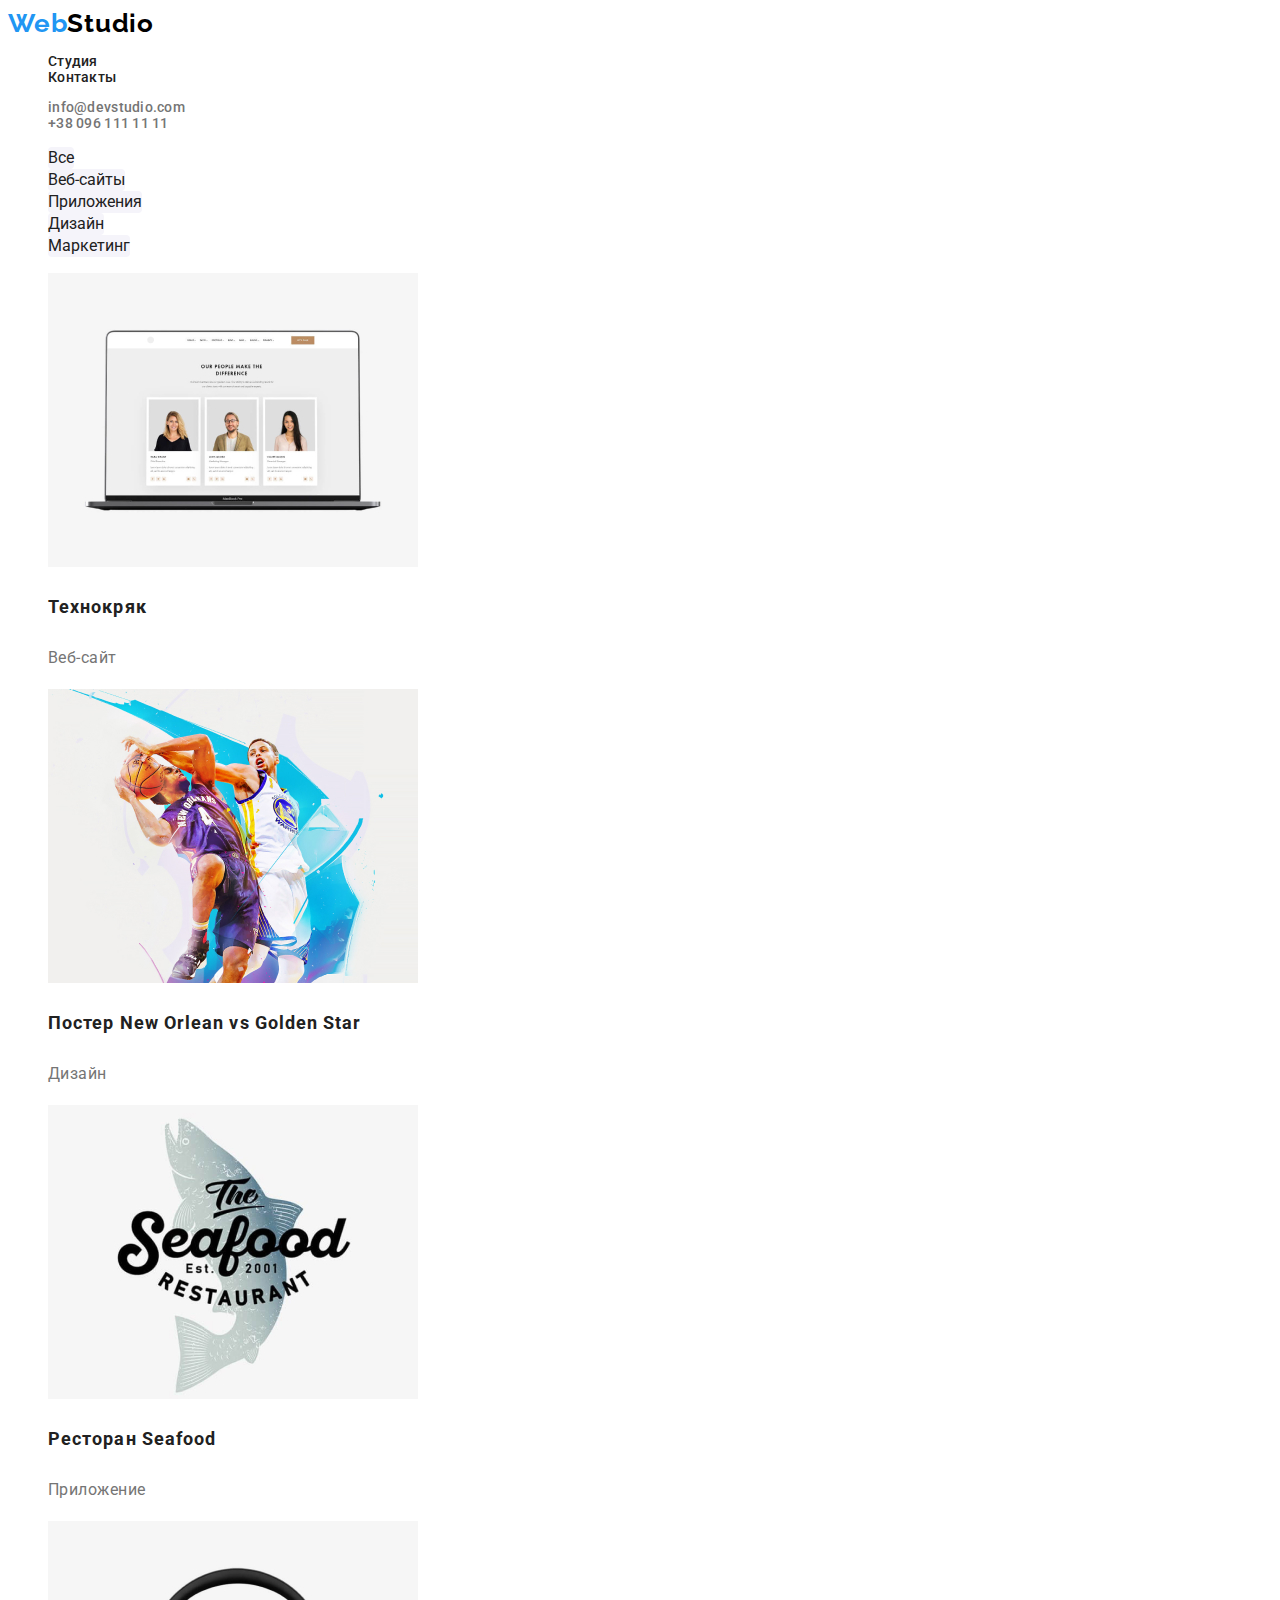
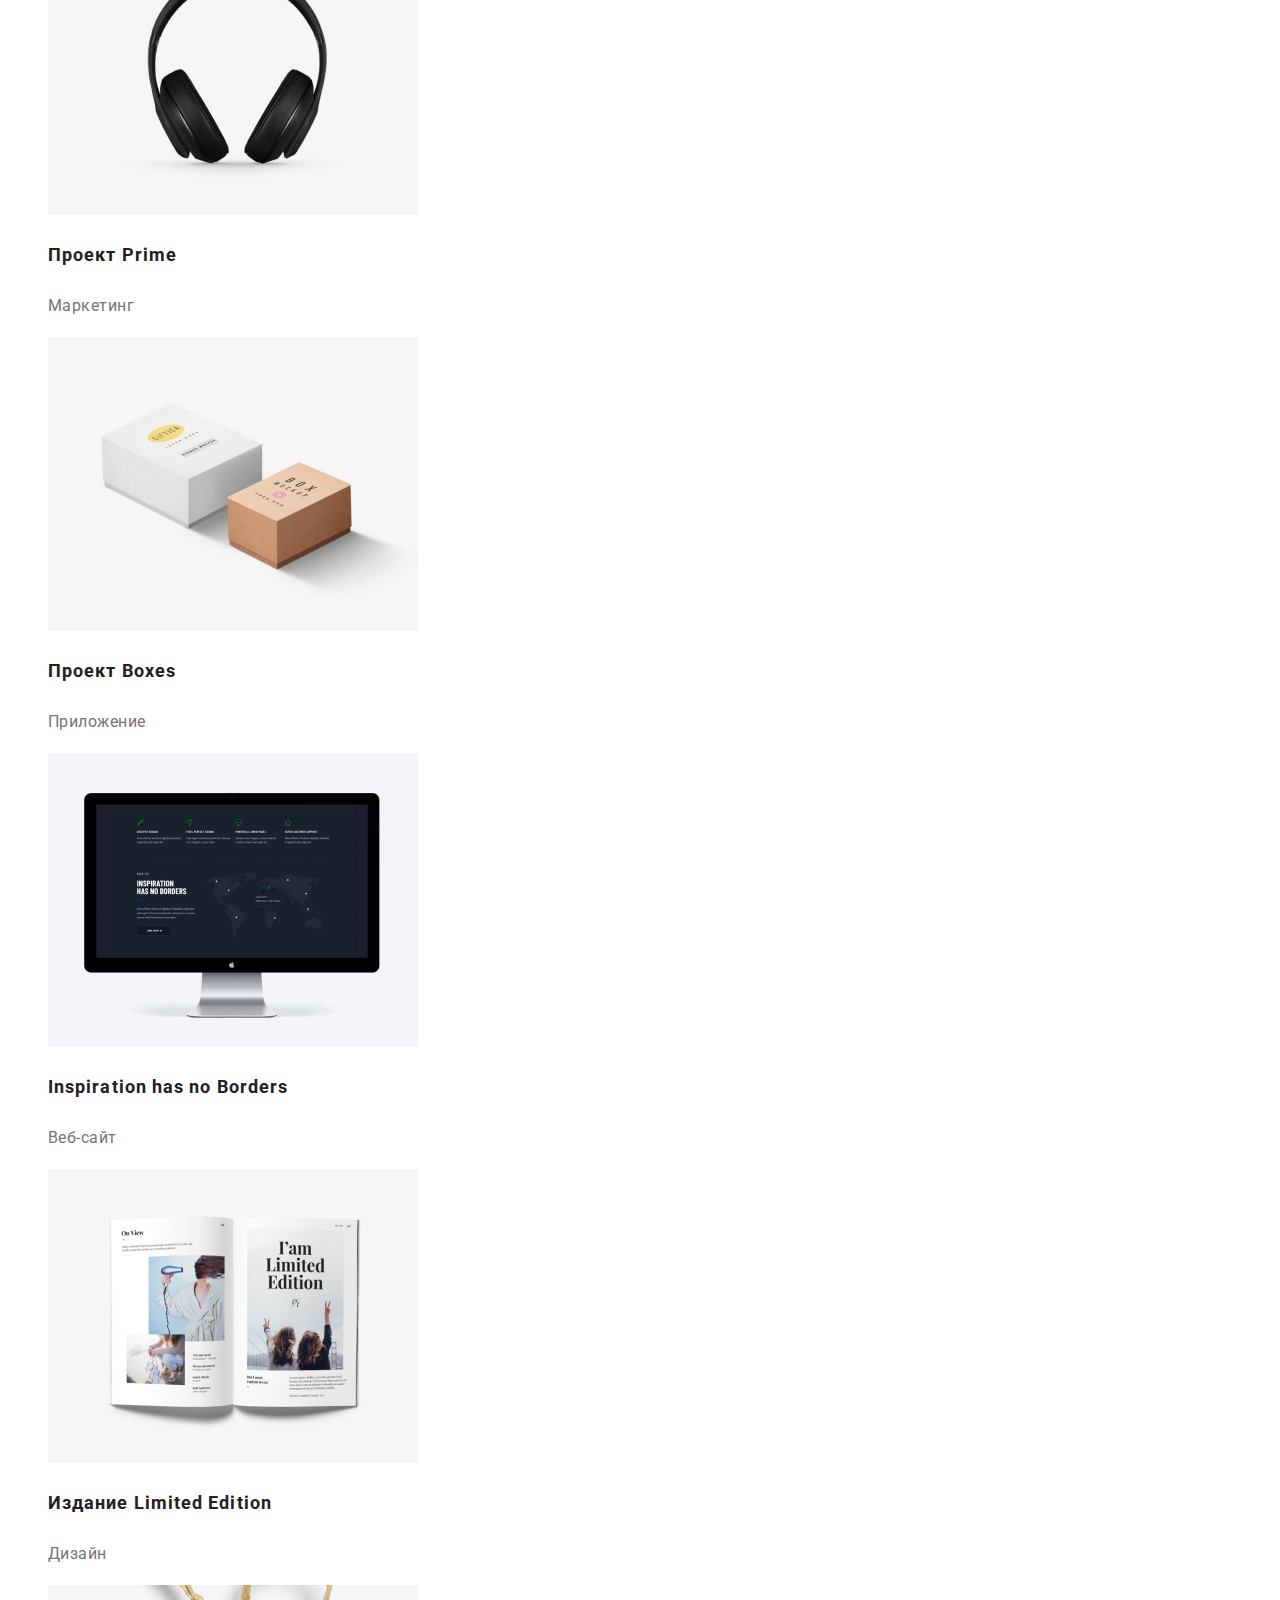
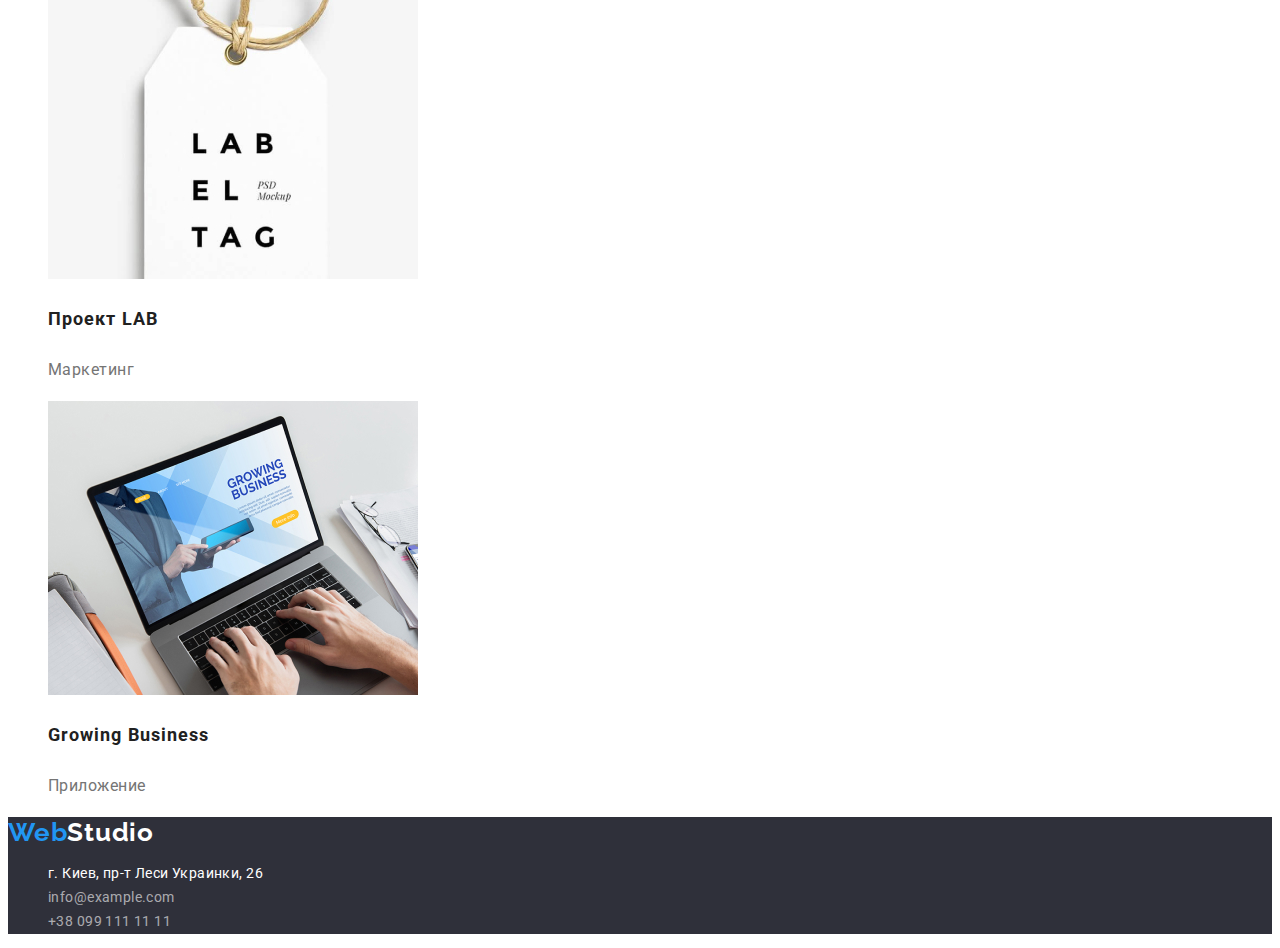
==== portfolio.html @ 05603e19 "test" ====
<!DOCTYPE html>
<html lang="en">
<head>
    <meta charset="UTF-8">
    <meta http-equiv="X-UA-Compatible" content="IE=edge">
    <meta name="viewport" content="width=device-width, initial-scale=1.0">
    <title>Portfolio</title>
    <link href="https://fonts.googleapis.com/css2?family=Raleway:wght@700&family=Roboto:wght@400;500;700;900&display=swap" rel="stylesheet"/>
    <link rel="stylesheet" href="css/styles.css"/>
  </head>

    <body>
        <header class="header">
        <a href="index.html" class="logo" lang="en" title="WebStudio"><span class="accent">Web</span>Studio</a>
        <nav>
            <div class="menu-container">
                <ul class="menu-list">
                    <li class="menu-item">
                    <a href="index.html" class="menu-list-item-link">Студия</a>
                    </li>
                    <li class="menu-item">
                    <a href="#" class="menu-list-item-link current"></a>
                    </li>
                    <li class="menu-item">
                    <a href="#" class="menu-list-item-link">Контакты</a>
                    </li>
                </ul>
            </div>
        </nav>

        <div class="top-contacts-container">
            <ul class="top-contacts-list">
                <li class="top-contacts-item">
                    <a href="mailto:info@devstudio.com" class="top-contacts-item-link">info@devstudio.com</a>
                </li>
                <li class="top-contacts-item">
                    <a href="tel:+380961111111" class="top-contacts-item-link">+38 096 111 11 11</a>
                </li>
            </ul>
        </div>
        </header>
        <main>
        <section class="portfolio">
            <div class="filters-container">
            <ul class="filters-list">
                <li class="filters-item">
                <button class="filters-button" type="button">Все</button>
                </li>
                <li class="filters-item">
                <button class="filters-button" type="button">Веб-сайты</button>
                </li>
                <li class="filters-item">
                <button class="filters-button" type="button">Приложения</button>
                </li>
                <li class="filters-item">
                <button class="filters-button" type="button">Дизайн</button>
                </li>
                <li class="filters-item">
                <button class="filters-button" type="button">Маркетинг</button>
                </li>
            </ul>
                </div>

                <div class="project-container">
                <ul class="project-list">
                    <li class="project-item">
                    <img src="./images/img.jpg" alt="project" width="370" height="294"/>
                    <div>
                        <h3 class="name-project-item">Технокряк</h3>
                        <p class="project-category">Веб-сайт</p>
                    </div>
                    </li>
                    <li class="project-item">
                    <img src="./images/img1.jpg" alt="project1" width="370" height="294"/>
                    <div>
                        <h3 class="name-project-item">Постер New Orlean vs Golden Star</h3>
                        <p class="project-category">Дизайн</p>
                    </div>
                    </li>
                    <li class="project-item">
                    <img src="./images/img2.jpg" alt="project2" width="370" height="294"/>
                    <div>
                        <h3 class="name-project-item">Ресторан Seafood</h3>
                        <p class="project-category">Приложение</p>
                    </div>
                    </li>
                    <li class="project-item">
                    <img src="./images/img3.jpg" alt="project3" width="370" height="294"/>
                    <div>
                        <h3 class="name-project-item">Проект Prime</h3>
                        <p class="project-category">Маркетинг</p>
                    </div>
                    </li>
                    <li class="project-item">
                    <img src="./images/img4.jpg" alt="project4" width="370" height="294"/>
                    <div>
                        <h3 class="name-project-item">Проект Boxes</h3>
                        <p class="project-category">Приложение</p>
                    </div>
                    </li>
                    <li class="project-item">
                    <img src="./images/img5.jpg" alt="project5" width="370" height="294"/>
                    <div>
                        <h3 class="name-project-item">Inspiration has no Borders</h3>
                        <p class="project-category">Веб-сайт</p>
                    </div>
                    </li>
                    <li class="project-item">
                    <img src="./images/img6.jpg" alt="project6" width="370" height="294"/>
                    <div>
                        <h3 class="name-project-item">Издание Limited Edition</h3>
                        <p class="project-category">Дизайн</p>
                    </div>
                    </li>
                    <li class="project-item">
                    <img src="./images/img7.jpg" alt="project7" width="370" height="294"/>
                    <div>
                        <h3 class="name-project-item">Проект LAB</h3>
                        <p class="project-category">Маркетинг</p>
                    </div>
                    </li>
                    <li class="project-item">
                    <img
                        src="./images/img8.jpg" alt="project8" width="370" height="294"/>
                    <div>
                        <h3 class="name-project-item">Growing Business</h3>
                        <p class="project-category">Приложение</p>
                    </div>
                    </li>
                </ul>
            </div>
        </section>
        </main>

        <footer class="footer">
        <a href="index.html" class="logo" lang="en">
            <span class="accent">Web</span>Studio</a>
        <address class="address">
            <ul class="address-footer-list">
            <li><a href="#" class="address-link-place">г. Киев, пр-т Леси Украинки, 26</a></li>                
            <li><a href="#" class="address-link-mail">info@example.com</a></li>
            <li><a href="#" class="address-link-phone">+38 099 111 11 11</a></li>
        </address>
        </footer>
    </body>
</html>
---- css/styles.css ----
:root {
  --title-color: #212121;
  --text-color: #757575;
  --white-color: #ffffff;
  --primary-color: #2196f3;
  --black-color: #000000;
  --footer-link: #ffffff99;
  --section-bg: #f5f4fa;
  --footer-bg: #2f303a;
}
/* !CSS Custom Properties (переменные) */

/* *ОТМЕНА СТИЛЕЙ ПО УМОЛЧАНИЮ */
ul {
  list-style: none;
}

a {
  text-decoration: none;
}

.address-footer-list {
  font-style: normal;
}

.hero-button,
.filters-button {
  padding: 0;
  border: none;
  font: inherit;
  color: inherit;
  background-color: transparent;
}
/* *ОТМЕНА СТИЛЕЙ ПО УМОЛЧАНИЮ */

body {
  font-family: Roboto,Raleway, sans-serif;
  font-style: normal;
  color: var(--title-color);
}

.menu-list-item-link {
  color: var(--title-color);
}

.top-contacts-item-link {
  color: var(--text-color);
}

.header {
  background-color: var(--white-color);
}

.home {
  color: var(--white-color);
  background-color: var(--footer-bg);
}

.footer {
  background-color: var(--footer-bg);
}

/* ? header */
.header .accent {
  color: var(--primary-color);
}
.header .logo {
  color: var(--black-color);
}

.menu-list .menu-item :hover,
.menu-list .menu-item :focus {
  color: var(--primary-color);
}

.top-contacts-list .top-contacts-item :hover,
.top-contacts-list .top-contacts-item :focus {
  color: var(--primary-color);
}

.current {
  color: var(--primary-color);
}
/* ? header */

/* ? maine */
.home-button,
.filters-button {
  cursor: pointer;
}

.hero-title,
.features-subtitle {
  text-transform: uppercase;
}

.home-button {
  background-color: var(--primary-color);
  border: none;
  border-radius: 4px;
}

.features-container,
.we-doing-container {
  background-color: var(--white-color);
}

.team-container {
  background-color: var(--section-bg);
}
/* ? maine */

/* ? footer */
.footer .accent {
  color: var(--primary-color);
}
.footer .logo {
  color: var(--white-color);
}

.address-link-place {
  color: var(--white-color);
}
.address-link-mail,
.address-link-phone {
  color: var(--footer-link);
}

.address-footer-list :hover,
.address-footer-list :focus {
  color: var(--primary-color);
}
/* ? footer */

/* TODO portfolio.html */
/* ? main */
.filters-item :hover,
.filters-item :focus {
  background-color: var(--primary-color);
  color: var(--white-color);
}
/* ? main */
/* TODO portfolio.html */

/* ? fonts */
.logo {
  font-family: Raleway;
  font-style: normal;
  font-weight: bold;
  font-size: 26px;
  line-height: 1.192;
  letter-spacing: 0.03em;
}

.menu-container,
.top-contacts-container {
  font-weight: 500;
  font-size: 14px;
  line-height: 1.142;
  letter-spacing: 0.02em;
}

.home-title {
  font-family: Roboto;
  font-style: normal;
  font-weight: 900;
  font-size: 44px;
  line-height: 1.363;
  letter-spacing: 0.06em;
}

.home-button {
  font-family: Roboto;
  font-style: normal;
  font-weight: bold;
  font-size: 16px;
  line-height: 1.875;
  letter-spacing: 0.06em;
}

.features-subtitle {
  font-weight: bold;
  font-size: 14px;
  line-height: 2.142;
  letter-spacing: 0.03em;
}

.features-text,
.address {
  font-size: 14px;
  line-height: 1.714;
  letter-spacing: 0.03em;
}

.we-doing-subtitle,
.team-subtitle {
  font-weight: bold;
  font-size: 36px;
  letter-spacing: 0.03em;
}

.team-field-subtitle,
.team-field-text {
  font-size: 16px;
  letter-spacing: 0.03em;
}

.team-field-text {
  color: var(--text-color);
}

/* TODO portfolio.html */
.filters-list {
  font-size: 16px;
  line-height: 1.375;
  letter-spacing: 0.03em;
}

.name-project-item {
  font-weight: bold;
  font-size: 18px;
  line-height: 2;
  letter-spacing: 0.06em;
}

.project-category {
  font-size: 16px;
  line-height: 1.875;
  letter-spacing: 0.03em;
  color: var(--text-color);
}
/* ? fonts */

.filters-button {
  background-color: var(--section-bg);
  border: none;
  border-radius: 4px;
}
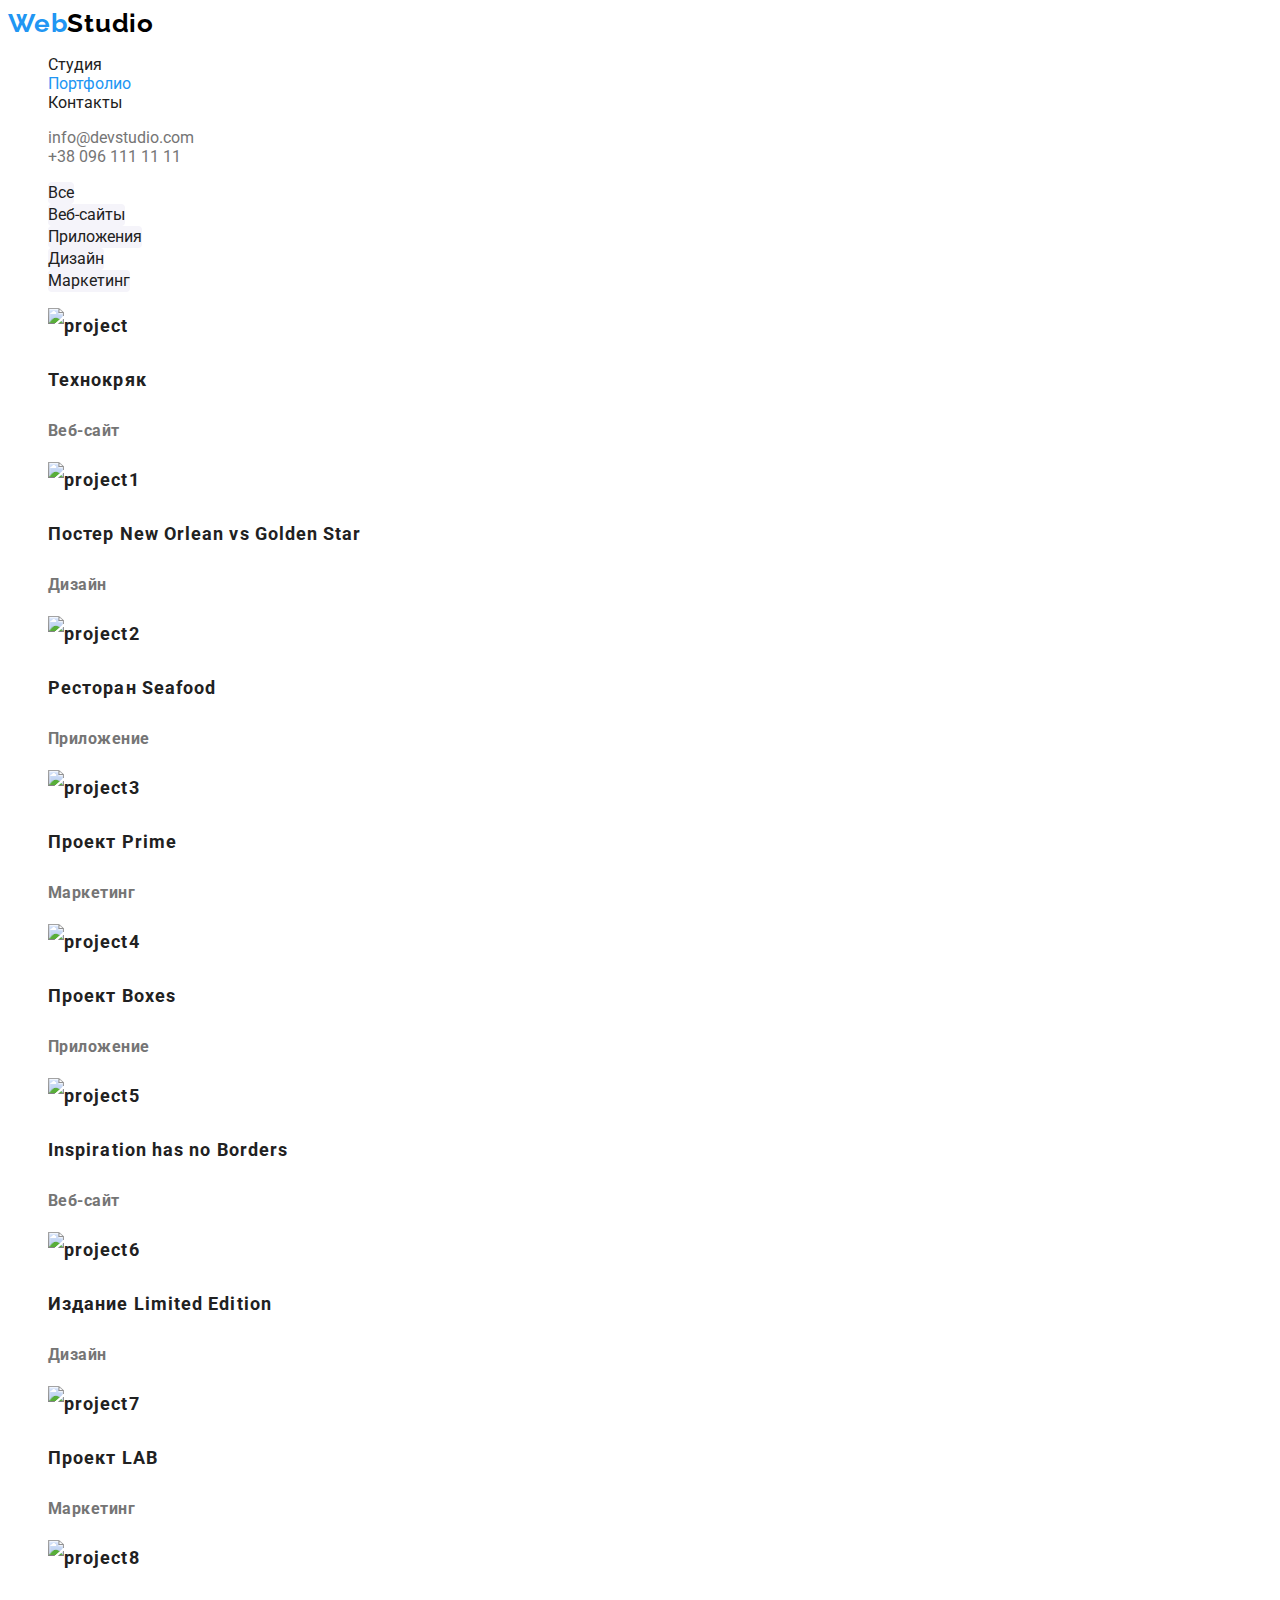
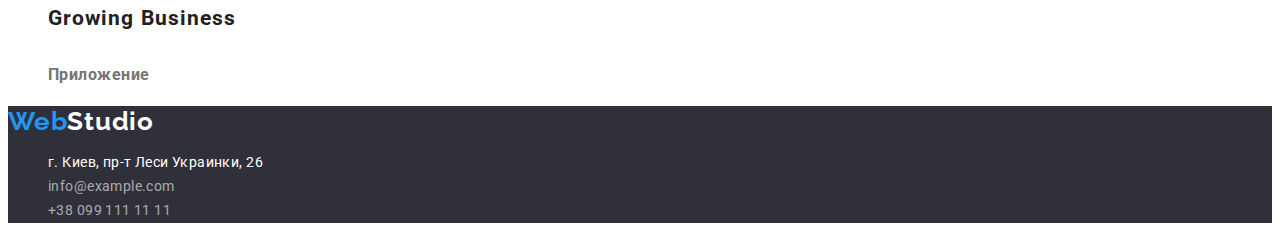
==== commit 93713b16: "test" ====
--- a/portfolio.html
+++ b/portfolio.html
@@ -1,34 +1,37 @@
 <!DOCTYPE html>
 <html lang="en">
+
 <head>
     <meta charset="UTF-8">
     <meta http-equiv="X-UA-Compatible" content="IE=edge">
     <meta name="viewport" content="width=device-width, initial-scale=1.0">
     <title>Portfolio</title>
-    <link href="https://fonts.googleapis.com/css2?family=Raleway:wght@700&family=Roboto:wght@400;500;700;900&display=swap" rel="stylesheet"/>
-    <link rel="stylesheet" href="css/styles.css"/>
-  </head>
+    <link
+        href="https://fonts.googleapis.com/css2?family=Raleway:wght@700&family=Roboto:wght@400;500;700;900&display=swap"
+        rel="stylesheet" />
+    <link rel="stylesheet" href="css/styles.css" />
+</head>
 
-    <body>
-        <header class="header">
+<body>
+    <header class="header">
         <a href="index.html" class="logo" lang="en" title="WebStudio"><span class="accent">Web</span>Studio</a>
         <nav>
-            <div class="menu-container">
+            <div class="container">
                 <ul class="menu-list">
                     <li class="menu-item">
-                    <a href="index.html" class="menu-list-item-link">Студия</a>
+                        <a href="index.html" class="menu-list-item-link">Студия</a>
                     </li>
                     <li class="menu-item">
-                    <a href="#" class="menu-list-item-link current"></a>
+                        <a href="#" class="menu-list-item-link current">Портфолио</a>
                     </li>
                     <li class="menu-item">
-                    <a href="#" class="menu-list-item-link">Контакты</a>
+                        <a href="#" class="menu-list-item-link">Контакты</a>
                     </li>
                 </ul>
             </div>
         </nav>
 
-        <div class="top-contacts-container">
+        <div class="container">
             <ul class="top-contacts-list">
                 <li class="top-contacts-item">
                     <a href="mailto:info@devstudio.com" class="top-contacts-item-link">info@devstudio.com</a>
@@ -38,109 +41,109 @@
                 </li>
             </ul>
         </div>
-        </header>
-        <main>
+    </header>
+    <main>
         <section class="portfolio">
             <div class="filters-container">
-            <ul class="filters-list">
-                <li class="filters-item">
-                <button class="filters-button" type="button">Все</button>
-                </li>
-                <li class="filters-item">
-                <button class="filters-button" type="button">Веб-сайты</button>
-                </li>
-                <li class="filters-item">
-                <button class="filters-button" type="button">Приложения</button>
-                </li>
-                <li class="filters-item">
-                <button class="filters-button" type="button">Дизайн</button>
-                </li>
-                <li class="filters-item">
-                <button class="filters-button" type="button">Маркетинг</button>
-                </li>
-            </ul>
-                </div>
+                <ul class="filters-list">
+                    <li class="filters-item">
+                        <button class="filters-button" type="button">Все</button>
+                    </li>
+                    <li class="filters-item">
+                        <button class="filters-button" type="button">Веб-сайты</button>
+                    </li>
+                    <li class="filters-item">
+                        <button class="filters-button" type="button">Приложения</button>
+                    </li>
+                    <li class="filters-item">
+                        <button class="filters-button" type="button">Дизайн</button>
+                    </li>
+                    <li class="filters-item">
+                        <button class="filters-button" type="button">Маркетинг</button>
+                    </li>
+                </ul>
+            </div>
 
-                <div class="project-container">
+            <div class="container">
                 <ul class="project-list">
                     <li class="project-item">
-                    <img src="./images/img.jpg" alt="project" width="370" height="294"/>
-                    <div>
-                        <h3 class="name-project-item">Технокряк</h3>
-                        <p class="project-category">Веб-сайт</p>
-                    </div>
+                        <img src="./images/img.jpg" alt="project" width="370" height="294" />
+                        <div>
+                            <h3 class="project-item">Технокряк</h3>
+                            <p class="project-category">Веб-сайт</p>
+                        </div>
                     </li>
                     <li class="project-item">
-                    <img src="./images/img1.jpg" alt="project1" width="370" height="294"/>
-                    <div>
-                        <h3 class="name-project-item">Постер New Orlean vs Golden Star</h3>
-                        <p class="project-category">Дизайн</p>
-                    </div>
+                        <img src="./images/img1.jpg" alt="project1" width="370" height="294" />
+                        <div>
+                            <h3 class="project-item">Постер New Orlean vs Golden Star</h3>
+                            <p class="project-category">Дизайн</p>
+                        </div>
                     </li>
                     <li class="project-item">
-                    <img src="./images/img2.jpg" alt="project2" width="370" height="294"/>
-                    <div>
-                        <h3 class="name-project-item">Ресторан Seafood</h3>
-                        <p class="project-category">Приложение</p>
-                    </div>
+                        <img src="./images/img2.jpg" alt="project2" width="370" height="294" />
+                        <div>
+                            <h3 class="project-item">Ресторан Seafood</h3>
+                            <p class="project-category">Приложение</p>
+                        </div>
                     </li>
                     <li class="project-item">
-                    <img src="./images/img3.jpg" alt="project3" width="370" height="294"/>
-                    <div>
-                        <h3 class="name-project-item">Проект Prime</h3>
-                        <p class="project-category">Маркетинг</p>
-                    </div>
+                        <img src="./images/img3.jpg" alt="project3" width="370" height="294" />
+                        <div>
+                            <h3 class="project-item">Проект Prime</h3>
+                            <p class="project-category">Маркетинг</p>
+                        </div>
                     </li>
                     <li class="project-item">
-                    <img src="./images/img4.jpg" alt="project4" width="370" height="294"/>
-                    <div>
-                        <h3 class="name-project-item">Проект Boxes</h3>
-                        <p class="project-category">Приложение</p>
-                    </div>
+                        <img src="./images/img4.jpg" alt="project4" width="370" height="294" />
+                        <div>
+                            <h3 class="project-item">Проект Boxes</h3>
+                            <p class="project-category">Приложение</p>
+                        </div>
                     </li>
                     <li class="project-item">
-                    <img src="./images/img5.jpg" alt="project5" width="370" height="294"/>
-                    <div>
-                        <h3 class="name-project-item">Inspiration has no Borders</h3>
-                        <p class="project-category">Веб-сайт</p>
-                    </div>
+                        <img src="./images/img5.jpg" alt="project5" width="370" height="294" />
+                        <div>
+                            <h3 class="project-item">Inspiration has no Borders</h3>
+                            <p class="project-category">Веб-сайт</p>
+                        </div>
                     </li>
                     <li class="project-item">
-                    <img src="./images/img6.jpg" alt="project6" width="370" height="294"/>
-                    <div>
-                        <h3 class="name-project-item">Издание Limited Edition</h3>
-                        <p class="project-category">Дизайн</p>
-                    </div>
+                        <img src="./images/img6.jpg" alt="project6" width="370" height="294" />
+                        <div>
+                            <h3 class="project-item">Издание Limited Edition</h3>
+                            <p class="project-category">Дизайн</p>
+                        </div>
                     </li>
                     <li class="project-item">
-                    <img src="./images/img7.jpg" alt="project7" width="370" height="294"/>
-                    <div>
-                        <h3 class="name-project-item">Проект LAB</h3>
-                        <p class="project-category">Маркетинг</p>
-                    </div>
+                        <img src="./images/img7.jpg" alt="project7" width="370" height="294" />
+                        <div>
+                            <h3 class="project-item">Проект LAB</h3>
+                            <p class="project-category">Маркетинг</p>
+                        </div>
                     </li>
                     <li class="project-item">
-                    <img
-                        src="./images/img8.jpg" alt="project8" width="370" height="294"/>
-                    <div>
-                        <h3 class="name-project-item">Growing Business</h3>
-                        <p class="project-category">Приложение</p>
-                    </div>
+                        <img src="./images/img8.jpg" alt="project8" width="370" height="294" />
+                        <div>
+                            <h3 class="name-project-item">Growing Business</h3>
+                            <p class="project-category">Приложение</p>
+                        </div>
                     </li>
                 </ul>
             </div>
         </section>
-        </main>
+    </main>
 
-        <footer class="footer">
+    <footer class="footer">
         <a href="index.html" class="logo" lang="en">
             <span class="accent">Web</span>Studio</a>
         <address class="address">
             <ul class="address-footer-list">
-            <li><a href="#" class="address-link-place">г. Киев, пр-т Леси Украинки, 26</a></li>                
-            <li><a href="#" class="address-link-mail">info@example.com</a></li>
-            <li><a href="#" class="address-link-phone">+38 099 111 11 11</a></li>
+                <li><a href="#" class="address-link-place">г. Киев, пр-т Леси Украинки, 26</a></li>
+                <li><a href="#" class="address-link-mail">info@example.com</a></li>
+                <li><a href="#" class="address-link-phone">+38 099 111 11 11</a></li>
         </address>
-        </footer>
-    </body>
+    </footer>
+</body>
+
 </html>--- a/css/styles.css
+++ b/css/styles.css
@@ -34,7 +34,7 @@
 /* *ОТМЕНА СТИЛЕЙ ПО УМОЛЧАНИЮ */
 
 body {
-  font-family: Roboto,Raleway, sans-serif;
+  font-family: Roboto, Arial, Helvetica, sans-serif;
   font-style: normal;
   color: var(--title-color);
 }
@@ -152,13 +152,7 @@
   letter-spacing: 0.03em;
 }
 
-.menu-container,
-.top-contacts-container {
-  font-weight: 500;
-  font-size: 14px;
-  line-height: 1.142;
-  letter-spacing: 0.02em;
-}
+
 
 .home-title {
   font-family: Roboto;
@@ -216,7 +210,7 @@
   letter-spacing: 0.03em;
 }
 
-.name-project-item {
+.project-item {
   font-weight: bold;
   font-size: 18px;
   line-height: 2;
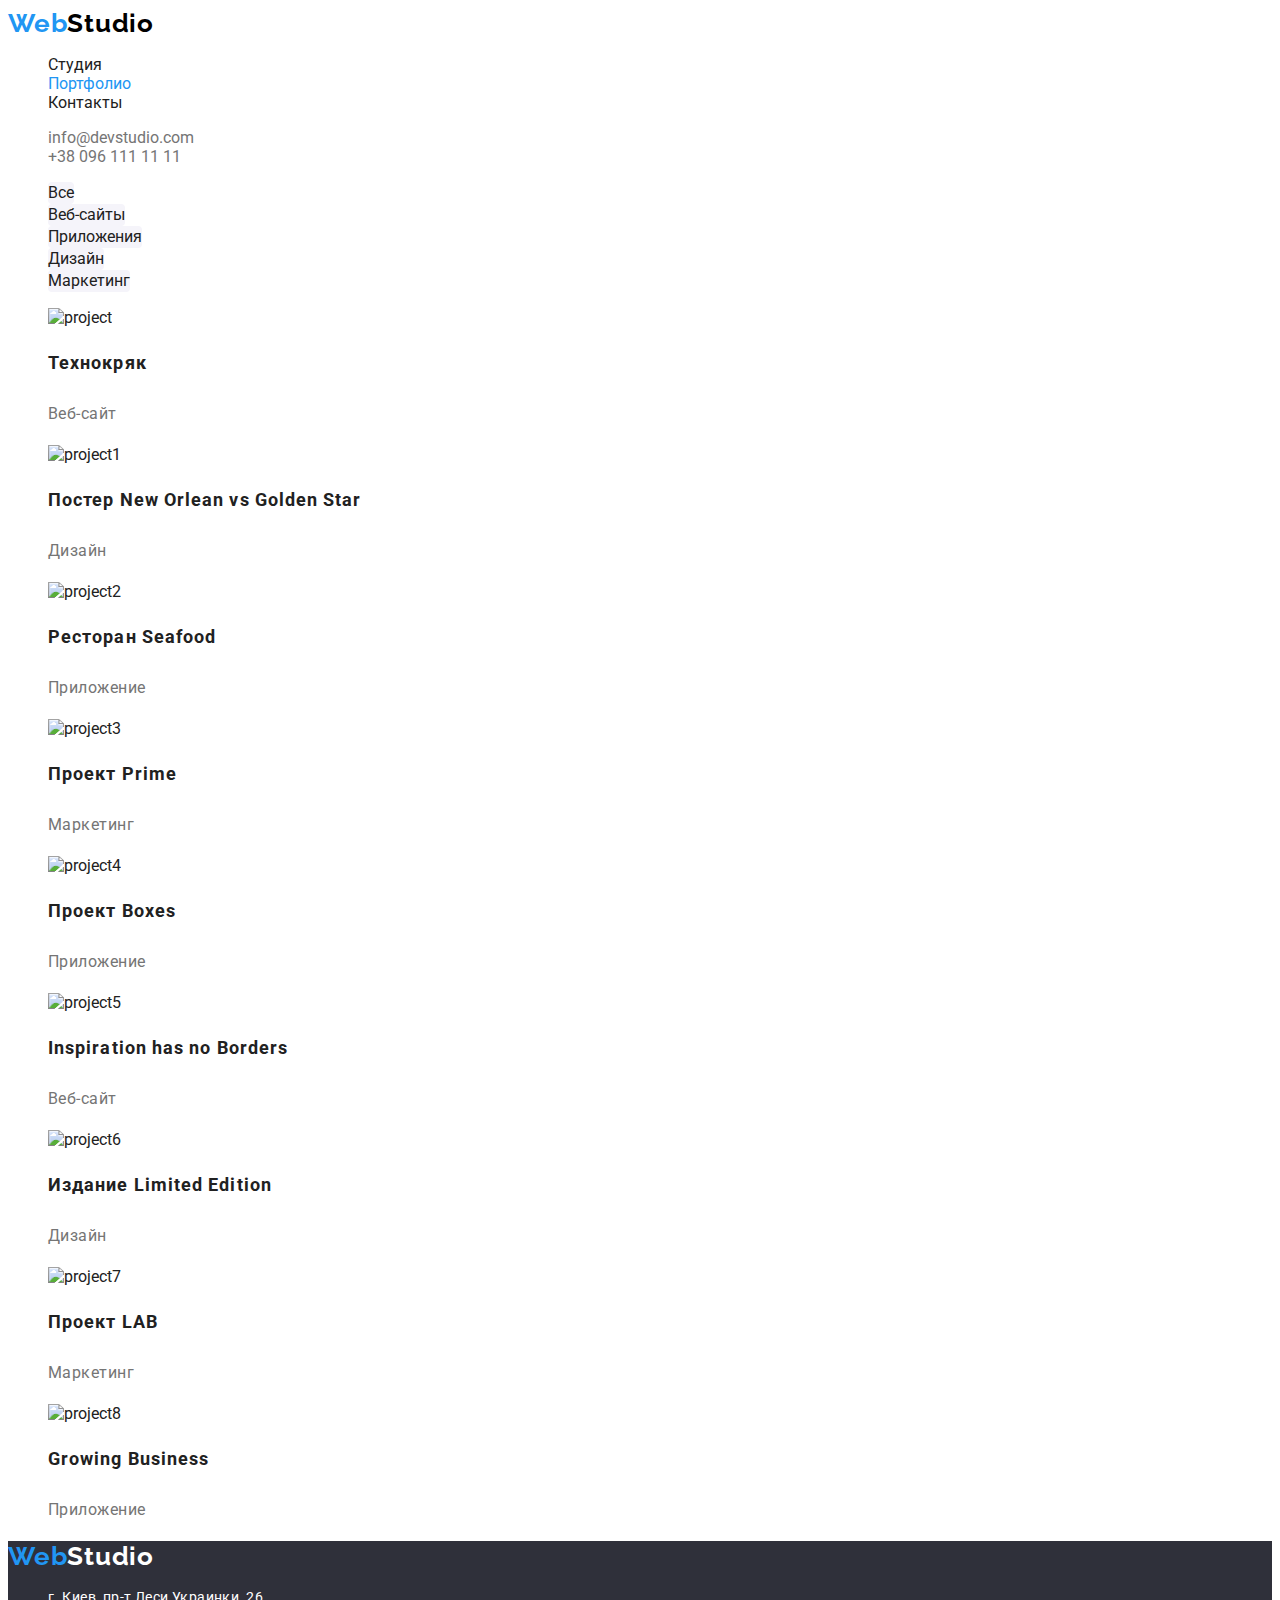
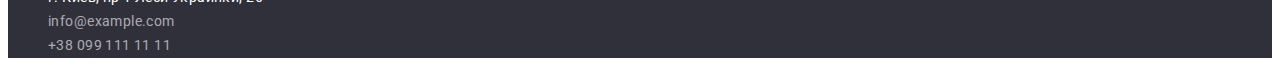
==== commit 72bf01e7: "test" ====
--- a/portfolio.html
+++ b/portfolio.html
@@ -1,149 +1,149 @@
 <!DOCTYPE html>
 <html lang="en">
 
-<head>
-    <meta charset="UTF-8">
-    <meta http-equiv="X-UA-Compatible" content="IE=edge">
-    <meta name="viewport" content="width=device-width, initial-scale=1.0">
-    <title>Portfolio</title>
-    <link
-        href="https://fonts.googleapis.com/css2?family=Raleway:wght@700&family=Roboto:wght@400;500;700;900&display=swap"
-        rel="stylesheet" />
-    <link rel="stylesheet" href="css/styles.css" />
-</head>
+    <head>
+        <meta charset="UTF-8">
+        <meta http-equiv="X-UA-Compatible" content="IE=edge">
+        <meta name="viewport" content="width=device-width, initial-scale=1.0">
+        <title>Portfolio</title>
+        <link
+            href="https://fonts.googleapis.com/css2?family=Raleway:wght@700&family=Roboto:wght@400;500;700;900&display=swap"
+            rel="stylesheet" />
+        <link rel="stylesheet" href="css/styles.css" />
+    </head>
 
-<body>
-    <header class="header">
-        <a href="index.html" class="logo" lang="en" title="WebStudio"><span class="accent">Web</span>Studio</a>
-        <nav>
+    <body>
+        <header class="header">
+            <a href="index.html" class="logo" lang="en" title="WebStudio"><span class="accent">Web</span>Studio</a>
+            <nav>
+                <div class="container">
+                    <ul class="menu-list">
+                        <li class="menu-item">
+                            <a href="index.html" class="menu-list-item-link">Студия</a>
+                        </li>
+                        <li class="menu-item">
+                            <a href="#" class="menu-list-item-link current">Портфолио</a>
+                        </li>
+                        <li class="menu-item">
+                            <a href="#" class="menu-list-item-link">Контакты</a>
+                        </li>
+                    </ul>
+                </div>
+            </nav>
+
             <div class="container">
-                <ul class="menu-list">
-                    <li class="menu-item">
-                        <a href="index.html" class="menu-list-item-link">Студия</a>
+                <ul class="top-contacts-list">
+                    <li class="top-contacts-item">
+                        <a href="mailto:info@devstudio.com" class="top-contacts-item-link">info@devstudio.com</a>
                     </li>
-                    <li class="menu-item">
-                        <a href="#" class="menu-list-item-link current">Портфолио</a>
-                    </li>
-                    <li class="menu-item">
-                        <a href="#" class="menu-list-item-link">Контакты</a>
+                    <li class="top-contacts-item">
+                        <a href="tel:+380961111111" class="top-contacts-item-link">+38 096 111 11 11</a>
                     </li>
                 </ul>
             </div>
-        </nav>
+        </header>
+        <main>
+            <section class="portfolio">
+                <div class="filters-container">
+                    <ul class="filters-list">
+                        <li class="filters-item">
+                            <button class="filters-button" type="button">Все</button>
+                        </li>
+                        <li class="filters-item">
+                            <button class="filters-button" type="button">Веб-сайты</button>
+                        </li>
+                        <li class="filters-item">
+                            <button class="filters-button" type="button">Приложения</button>
+                        </li>
+                        <li class="filters-item">
+                            <button class="filters-button" type="button">Дизайн</button>
+                        </li>
+                        <li class="filters-item">
+                            <button class="filters-button" type="button">Маркетинг</button>
+                        </li>
+                    </ul>
+                </div>
 
-        <div class="container">
-            <ul class="top-contacts-list">
-                <li class="top-contacts-item">
-                    <a href="mailto:info@devstudio.com" class="top-contacts-item-link">info@devstudio.com</a>
-                </li>
-                <li class="top-contacts-item">
-                    <a href="tel:+380961111111" class="top-contacts-item-link">+38 096 111 11 11</a>
-                </li>
-            </ul>
-        </div>
-    </header>
-    <main>
-        <section class="portfolio">
-            <div class="filters-container">
-                <ul class="filters-list">
-                    <li class="filters-item">
-                        <button class="filters-button" type="button">Все</button>
-                    </li>
-                    <li class="filters-item">
-                        <button class="filters-button" type="button">Веб-сайты</button>
-                    </li>
-                    <li class="filters-item">
-                        <button class="filters-button" type="button">Приложения</button>
-                    </li>
-                    <li class="filters-item">
-                        <button class="filters-button" type="button">Дизайн</button>
-                    </li>
-                    <li class="filters-item">
-                        <button class="filters-button" type="button">Маркетинг</button>
-                    </li>
+                <div class="container">
+                    <ul class="project-list">
+                        <li class="project-item">
+                            <img src="./images/img.jpg" alt="project" width="370" height="294" />
+                            <div>
+                                <h3 class="name-project-item">Технокряк</h3>
+                                <p class="project-category">Веб-сайт</p>
+                            </div>
+                        </li>
+                        <li class="project-item">
+                            <img src="./images/img1.jpg" alt="project1" width="370" height="294" />
+                            <div>
+                                <h3 class="name-project-item">Постер New Orlean vs Golden Star</h3>
+                                <p class="project-category">Дизайн</p>
+                            </div>
+                        </li>
+                        <li class="project-item">
+                            <img src="./images/img2.jpg" alt="project2" width="370" height="294" />
+                            <div>
+                                <h3 class="name-project-item">Ресторан Seafood</h3>
+                                <p class="project-category">Приложение</p>
+                            </div>
+                        </li>
+                        <li class="project-item">
+                            <img src="./images/img3.jpg" alt="project3" width="370" height="294" />
+                            <div>
+                                <h3 class="name-project-item">Проект Prime</h3>
+                                <p class="project-category">Маркетинг</p>
+                            </div>
+                        </li>
+                        <li class="project-item">
+                            <img src="./images/img4.jpg" alt="project4" width="370" height="294" />
+                            <div>
+                                <h3 class="name-project-item">Проект Boxes</h3>
+                                <p class="project-category">Приложение</p>
+                            </div>
+                        </li>
+                        <li class="project-item">
+                            <img src="./images/img5.jpg" alt="project5" width="370" height="294" />
+                            <div>
+                                <h3 class="name-project-item">Inspiration has no Borders</h3>
+                                <p class="project-category">Веб-сайт</p>
+                            </div>
+                        </li>
+                        <li class="project-item">
+                            <img src="./images/img6.jpg" alt="project6" width="370" height="294" />
+                            <div>
+                                <h3 class="name-project-item">Издание Limited Edition</h3>
+                                <p class="project-category">Дизайн</p>
+                            </div>
+                        </li>
+                        <li class="project-item">
+                            <img src="./images/img7.jpg" alt="project7" width="370" height="294" />
+                            <div>
+                                <h3 class="name-project-item">Проект LAB</h3>
+                                <p class="project-category">Маркетинг</p>
+                            </div>
+                        </li>
+                        <li class="project-item">
+                            <img src="./images/img8.jpg" alt="project8" width="370" height="294" />
+                            <div>
+                                <h3 class="name-project-item">Growing Business</h3>
+                                <p class="project-category">Приложение</p>
+                            </div>
+                        </li>
+                    </ul>
+                </div>
+            </section>
+        </main>
+
+        <footer class="footer">
+            <a href="index.html" class="logo" lang="en">
+                <span class="accent">Web</span>Studio</a>
+            <address class="address">
+                <ul class="address-footer-list">
+                    <li><a href="#" class="address-link-place">г. Киев, пр-т Леси Украинки, 26</a></li>
+                    <li><a href="mailto:info@devstudio.com" class="address-link-mail">info@example.com</a></li>
+                    <li><a href="tel:+380961111111" class="address-link-phone">+38 099 111 11 11</a></li>
                 </ul>
-            </div>
-
-            <div class="container">
-                <ul class="project-list">
-                    <li class="project-item">
-                        <img src="./images/img.jpg" alt="project" width="370" height="294" />
-                        <div>
-                            <h3 class="project-item">Технокряк</h3>
-                            <p class="project-category">Веб-сайт</p>
-                        </div>
-                    </li>
-                    <li class="project-item">
-                        <img src="./images/img1.jpg" alt="project1" width="370" height="294" />
-                        <div>
-                            <h3 class="project-item">Постер New Orlean vs Golden Star</h3>
-                            <p class="project-category">Дизайн</p>
-                        </div>
-                    </li>
-                    <li class="project-item">
-                        <img src="./images/img2.jpg" alt="project2" width="370" height="294" />
-                        <div>
-                            <h3 class="project-item">Ресторан Seafood</h3>
-                            <p class="project-category">Приложение</p>
-                        </div>
-                    </li>
-                    <li class="project-item">
-                        <img src="./images/img3.jpg" alt="project3" width="370" height="294" />
-                        <div>
-                            <h3 class="project-item">Проект Prime</h3>
-                            <p class="project-category">Маркетинг</p>
-                        </div>
-                    </li>
-                    <li class="project-item">
-                        <img src="./images/img4.jpg" alt="project4" width="370" height="294" />
-                        <div>
-                            <h3 class="project-item">Проект Boxes</h3>
-                            <p class="project-category">Приложение</p>
-                        </div>
-                    </li>
-                    <li class="project-item">
-                        <img src="./images/img5.jpg" alt="project5" width="370" height="294" />
-                        <div>
-                            <h3 class="project-item">Inspiration has no Borders</h3>
-                            <p class="project-category">Веб-сайт</p>
-                        </div>
-                    </li>
-                    <li class="project-item">
-                        <img src="./images/img6.jpg" alt="project6" width="370" height="294" />
-                        <div>
-                            <h3 class="project-item">Издание Limited Edition</h3>
-                            <p class="project-category">Дизайн</p>
-                        </div>
-                    </li>
-                    <li class="project-item">
-                        <img src="./images/img7.jpg" alt="project7" width="370" height="294" />
-                        <div>
-                            <h3 class="project-item">Проект LAB</h3>
-                            <p class="project-category">Маркетинг</p>
-                        </div>
-                    </li>
-                    <li class="project-item">
-                        <img src="./images/img8.jpg" alt="project8" width="370" height="294" />
-                        <div>
-                            <h3 class="name-project-item">Growing Business</h3>
-                            <p class="project-category">Приложение</p>
-                        </div>
-                    </li>
-                </ul>
-            </div>
-        </section>
-    </main>
-
-    <footer class="footer">
-        <a href="index.html" class="logo" lang="en">
-            <span class="accent">Web</span>Studio</a>
-        <address class="address">
-            <ul class="address-footer-list">
-                <li><a href="#" class="address-link-place">г. Киев, пр-т Леси Украинки, 26</a></li>
-                <li><a href="#" class="address-link-mail">info@example.com</a></li>
-                <li><a href="#" class="address-link-phone">+38 099 111 11 11</a></li>
-        </address>
-    </footer>
-</body>
-
+            </address>
+        </footer>
+    </body>
 </html>--- a/css/styles.css
+++ b/css/styles.css
@@ -144,7 +144,7 @@
 
 /* ? fonts */
 .logo {
-  font-family: Raleway;
+  font-family: Raleway, Arial, Helvetica, sans-serif;
   font-style: normal;
   font-weight: bold;
   font-size: 26px;
@@ -155,7 +155,7 @@
 
 
 .home-title {
-  font-family: Roboto;
+  font-family: Roboto, Arial, Helvetica, sans-serif;
   font-style: normal;
   font-weight: 900;
   font-size: 44px;
@@ -164,7 +164,7 @@
 }
 
 .home-button {
-  font-family: Roboto;
+  font-family: Roboto, Arial, Helvetica, sans-serif;
   font-style: normal;
   font-weight: bold;
   font-size: 16px;
@@ -210,7 +210,7 @@
   letter-spacing: 0.03em;
 }
 
-.project-item {
+.name-project-item {
   font-weight: bold;
   font-size: 18px;
   line-height: 2;
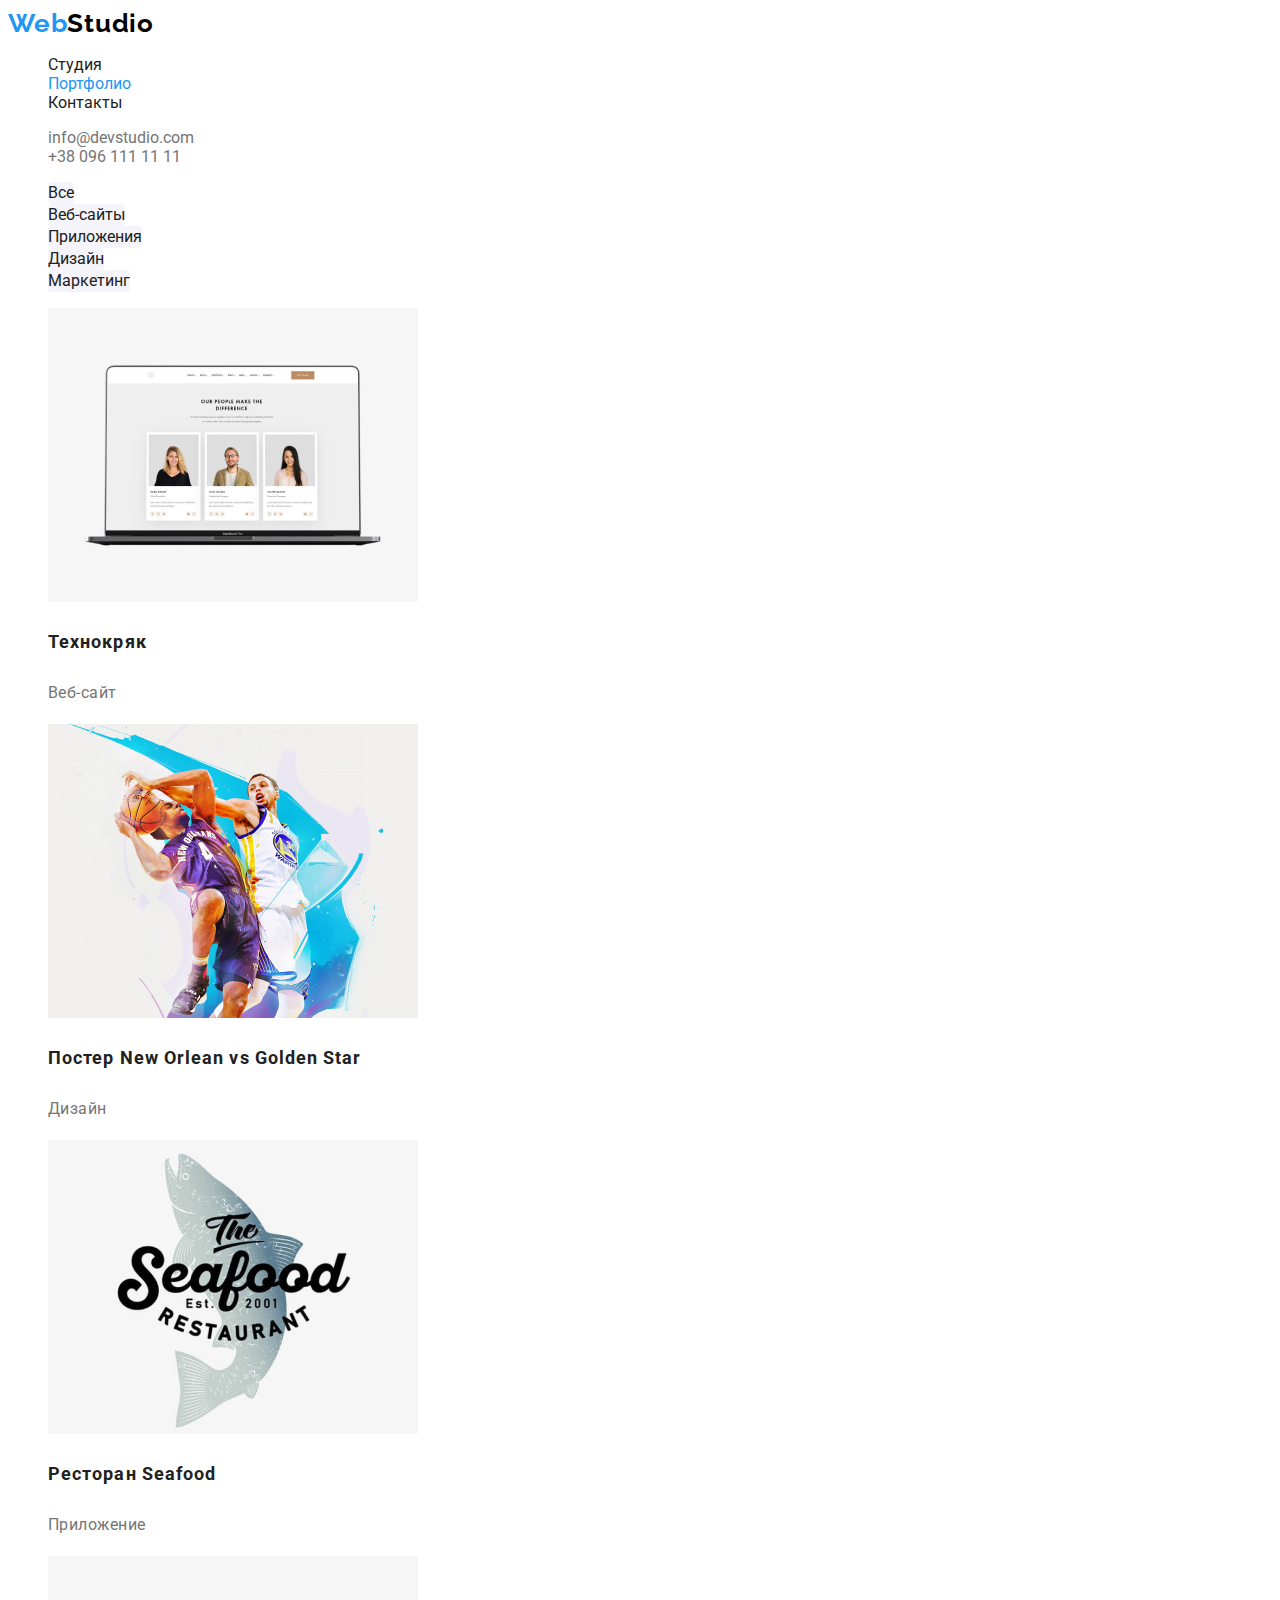
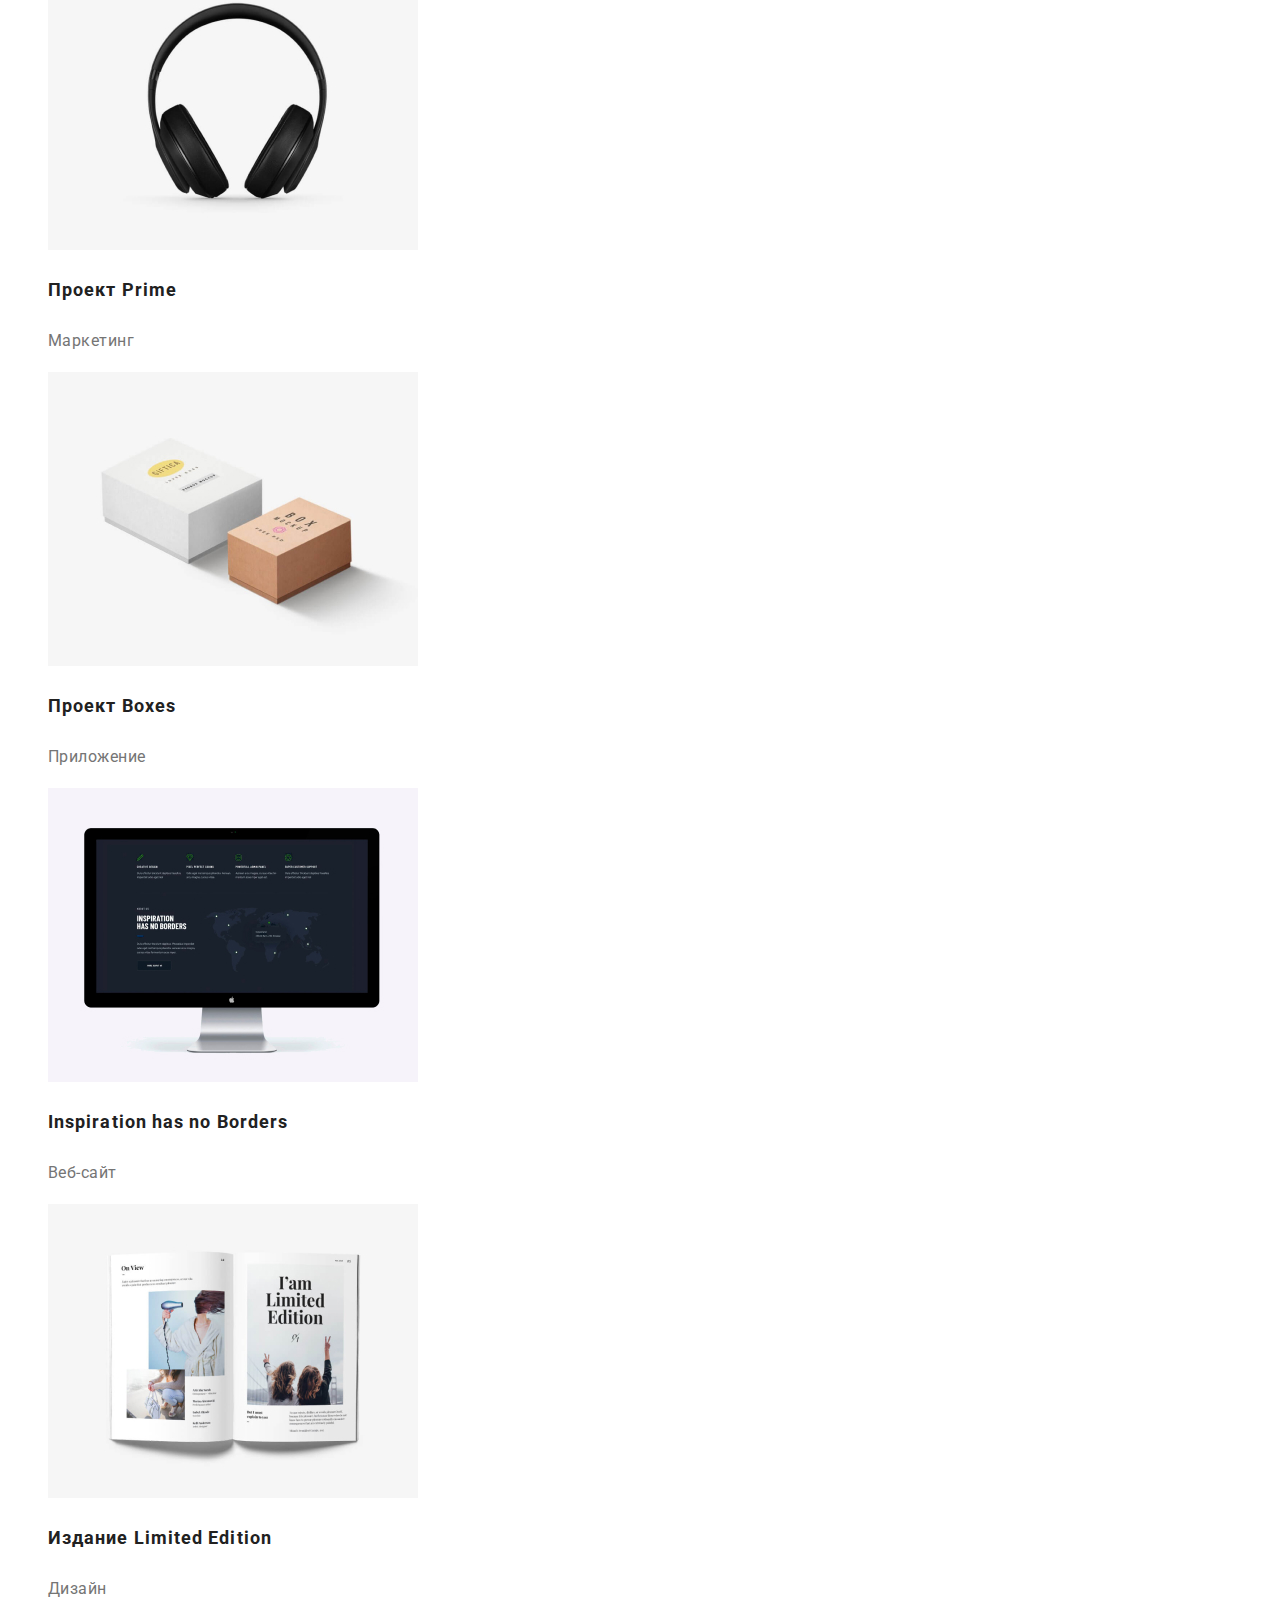
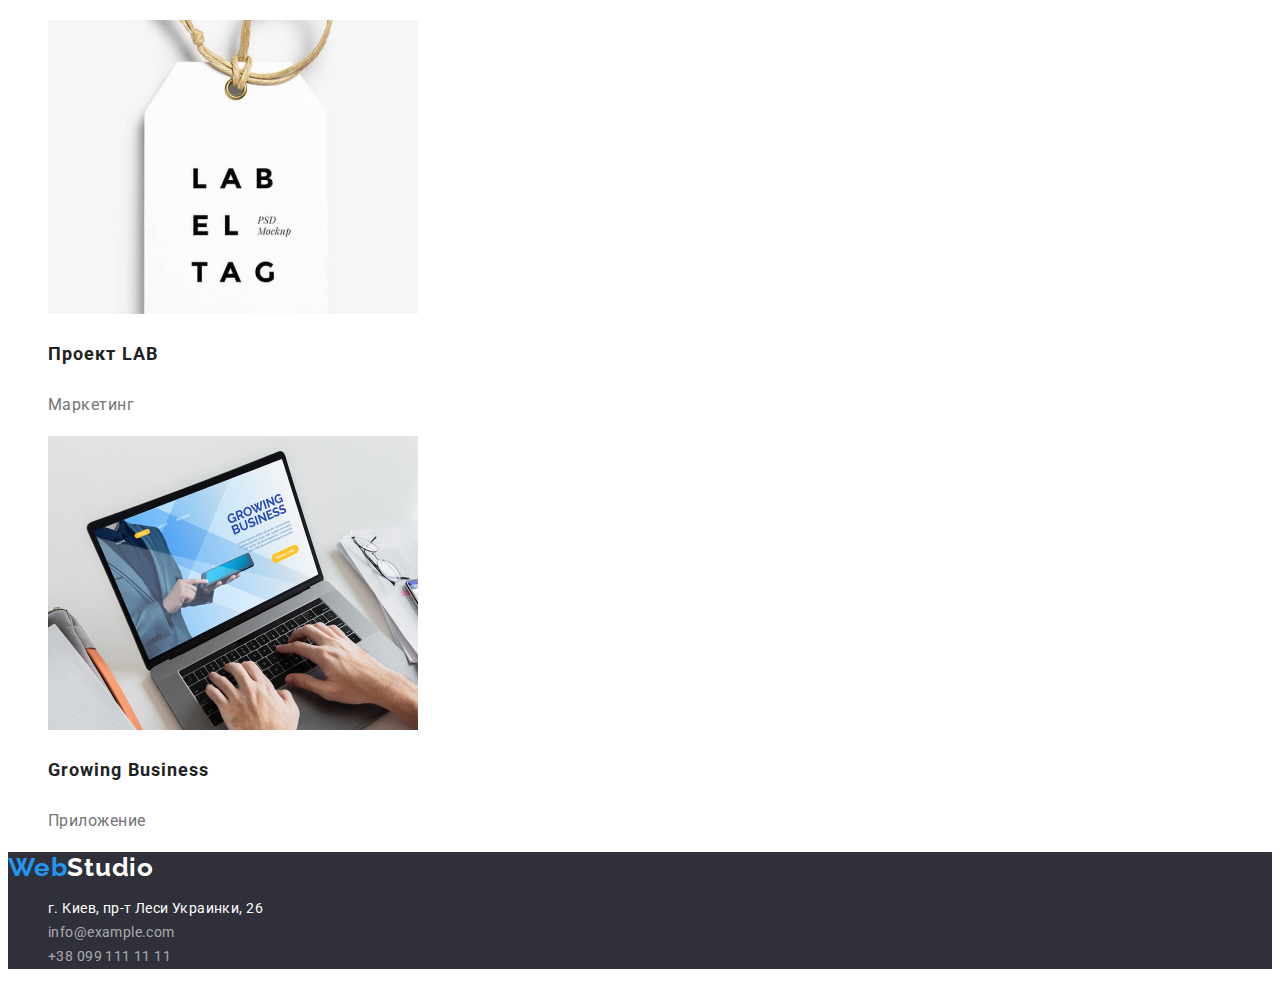
==== commit 2d7a1223: "great" ====
--- a/portfolio.html
+++ b/portfolio.html
@@ -43,8 +43,7 @@
             </div>
         </header>
         <main>
-            <section class="portfolio">
-                <div class="filters-container">
+            <section class="portfolio">                
                     <ul class="filters-list">
                         <li class="filters-item">
                             <button class="filters-button" type="button">Все</button>
@@ -61,71 +60,69 @@
                         <li class="filters-item">
                             <button class="filters-button" type="button">Маркетинг</button>
                         </li>
-                    </ul>
-                </div>
-
+                    </ul>        
                 <div class="container">
                     <ul class="project-list">
                         <li class="project-item">
                             <img src="./images/img.jpg" alt="project" width="370" height="294" />
                             <div>
-                                <h3 class="name-project-item">Технокряк</h3>
+                                <h3 class="project-name">Технокряк</h3>
                                 <p class="project-category">Веб-сайт</p>
                             </div>
                         </li>
                         <li class="project-item">
                             <img src="./images/img1.jpg" alt="project1" width="370" height="294" />
                             <div>
-                                <h3 class="name-project-item">Постер New Orlean vs Golden Star</h3>
+                                <h3 class="project-name">Постер New Orlean vs Golden Star</h3>
                                 <p class="project-category">Дизайн</p>
                             </div>
                         </li>
                         <li class="project-item">
                             <img src="./images/img2.jpg" alt="project2" width="370" height="294" />
                             <div>
-                                <h3 class="name-project-item">Ресторан Seafood</h3>
+                                <h3 class="project-name">Ресторан Seafood</h3>
                                 <p class="project-category">Приложение</p>
                             </div>
                         </li>
                         <li class="project-item">
                             <img src="./images/img3.jpg" alt="project3" width="370" height="294" />
                             <div>
-                                <h3 class="name-project-item">Проект Prime</h3>
+                                <h3 class="project-name">Проект Prime</h3>
                                 <p class="project-category">Маркетинг</p>
                             </div>
                         </li>
                         <li class="project-item">
                             <img src="./images/img4.jpg" alt="project4" width="370" height="294" />
                             <div>
-                                <h3 class="name-project-item">Проект Boxes</h3>
+                                <h3 class="project-name">Проект Boxes</h3>
                                 <p class="project-category">Приложение</p>
                             </div>
                         </li>
                         <li class="project-item">
                             <img src="./images/img5.jpg" alt="project5" width="370" height="294" />
                             <div>
-                                <h3 class="name-project-item">Inspiration has no Borders</h3>
+                                <h3 class="project-name">Inspiration has no Borders</h3>
                                 <p class="project-category">Веб-сайт</p>
                             </div>
                         </li>
                         <li class="project-item">
                             <img src="./images/img6.jpg" alt="project6" width="370" height="294" />
                             <div>
-                                <h3 class="name-project-item">Издание Limited Edition</h3>
+                                <h3 class="project-name">Издание Limited Edition</h3>
                                 <p class="project-category">Дизайн</p>
                             </div>
                         </li>
                         <li class="project-item">
                             <img src="./images/img7.jpg" alt="project7" width="370" height="294" />
                             <div>
-                                <h3 class="name-project-item">Проект LAB</h3>
+                                <h3 class="project-name">Проект LAB</h3>
                                 <p class="project-category">Маркетинг</p>
                             </div>
                         </li>
                         <li class="project-item">
                             <img src="./images/img8.jpg" alt="project8" width="370" height="294" />
                             <div>
-                                <h3 class="name-project-item">Growing Business</h3>
+                                <h3 class="project-name">Growing Business</h3>
                                 <p class="project-category">Приложение</p>
                             </div>
                         </li>
@@ -140,7 +137,7 @@
             <address class="address">
                 <ul class="address-footer-list">
                     <li><a href="#" class="address-link-place">г. Киев, пр-т Леси Украинки, 26</a></li>
-                    <li><a href="mailto:info@devstudio.com" class="address-link-mail">info@example.com</a></li>
+                    <li><a href="mailto:info@example.com" class="address-link-mail">info@example.com</a></li>
                     <li><a href="tel:+380961111111" class="address-link-phone">+38 099 111 11 11</a></li>
                 </ul>
             </address>
--- a/css/styles.css
+++ b/css/styles.css
@@ -210,7 +210,7 @@
   letter-spacing: 0.03em;
 }
 
-.name-project-item {
+.project-name {
   font-weight: bold;
   font-size: 18px;
   line-height: 2;
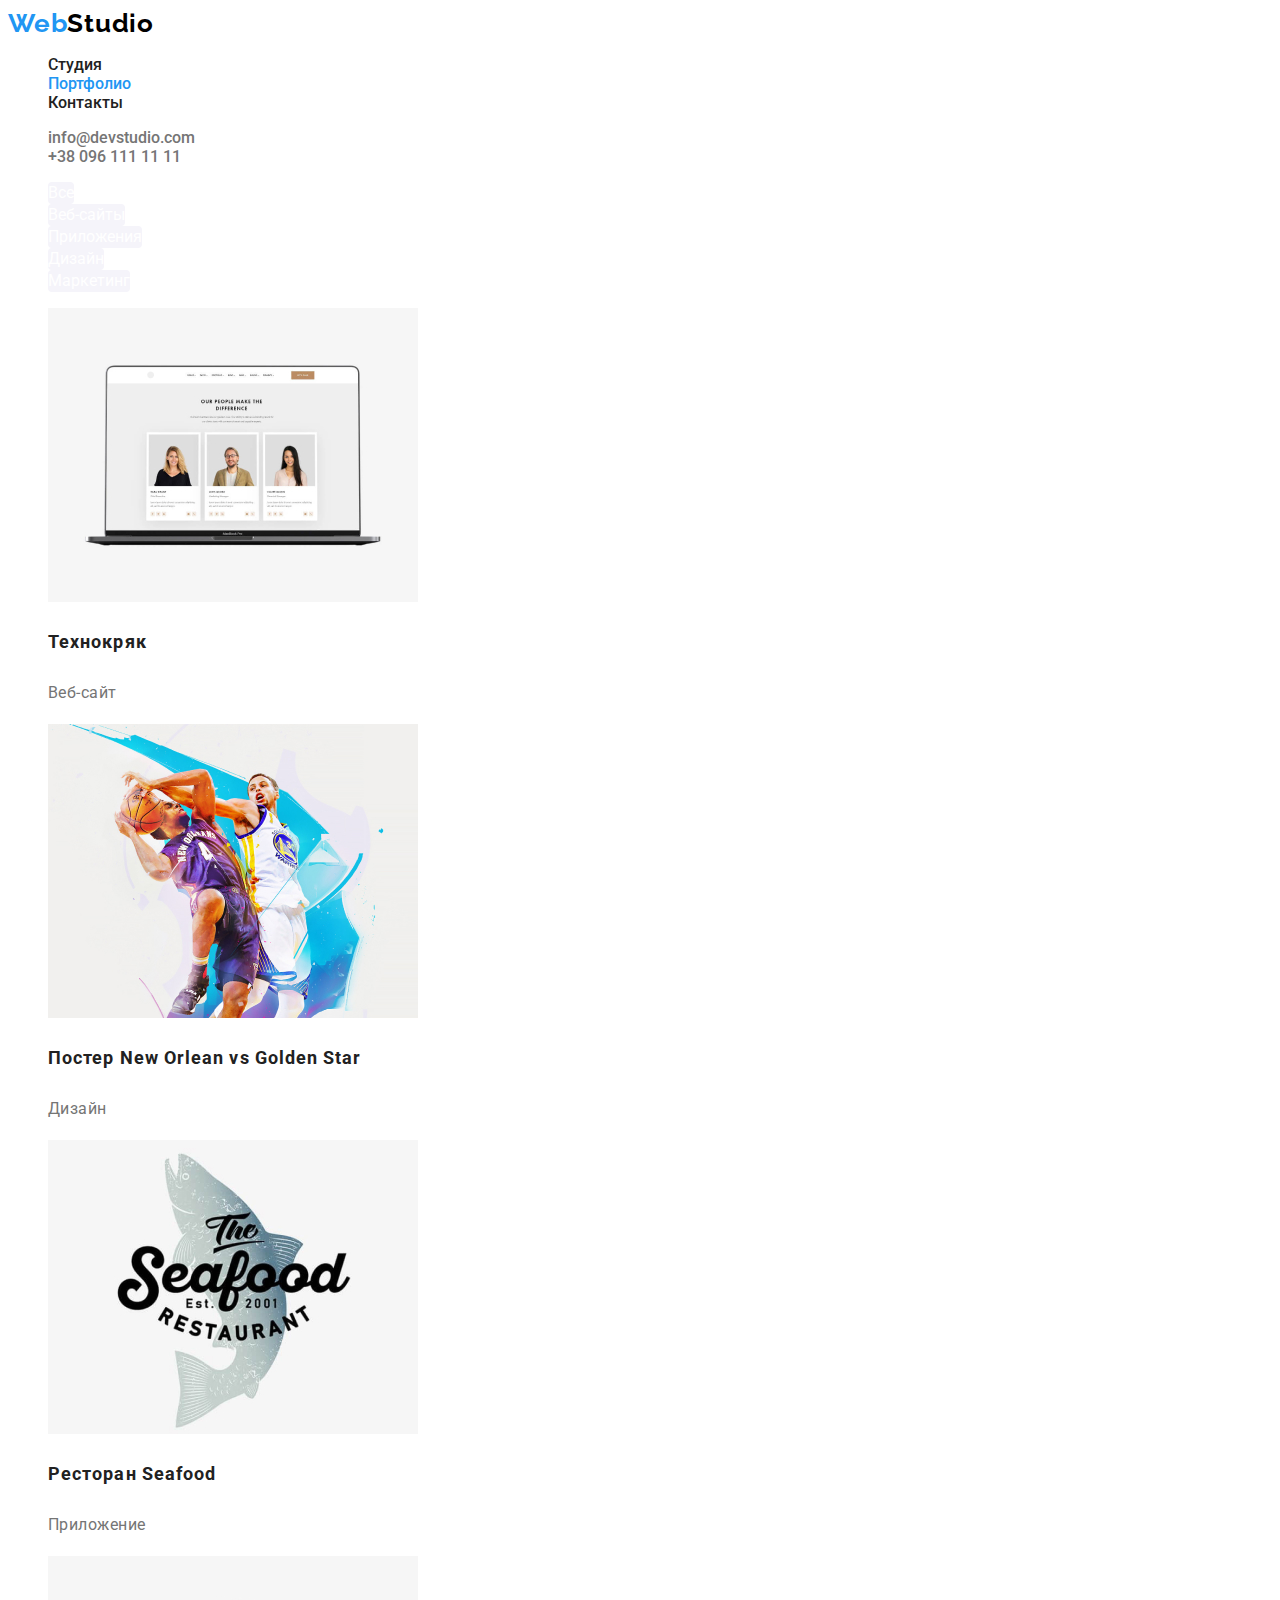
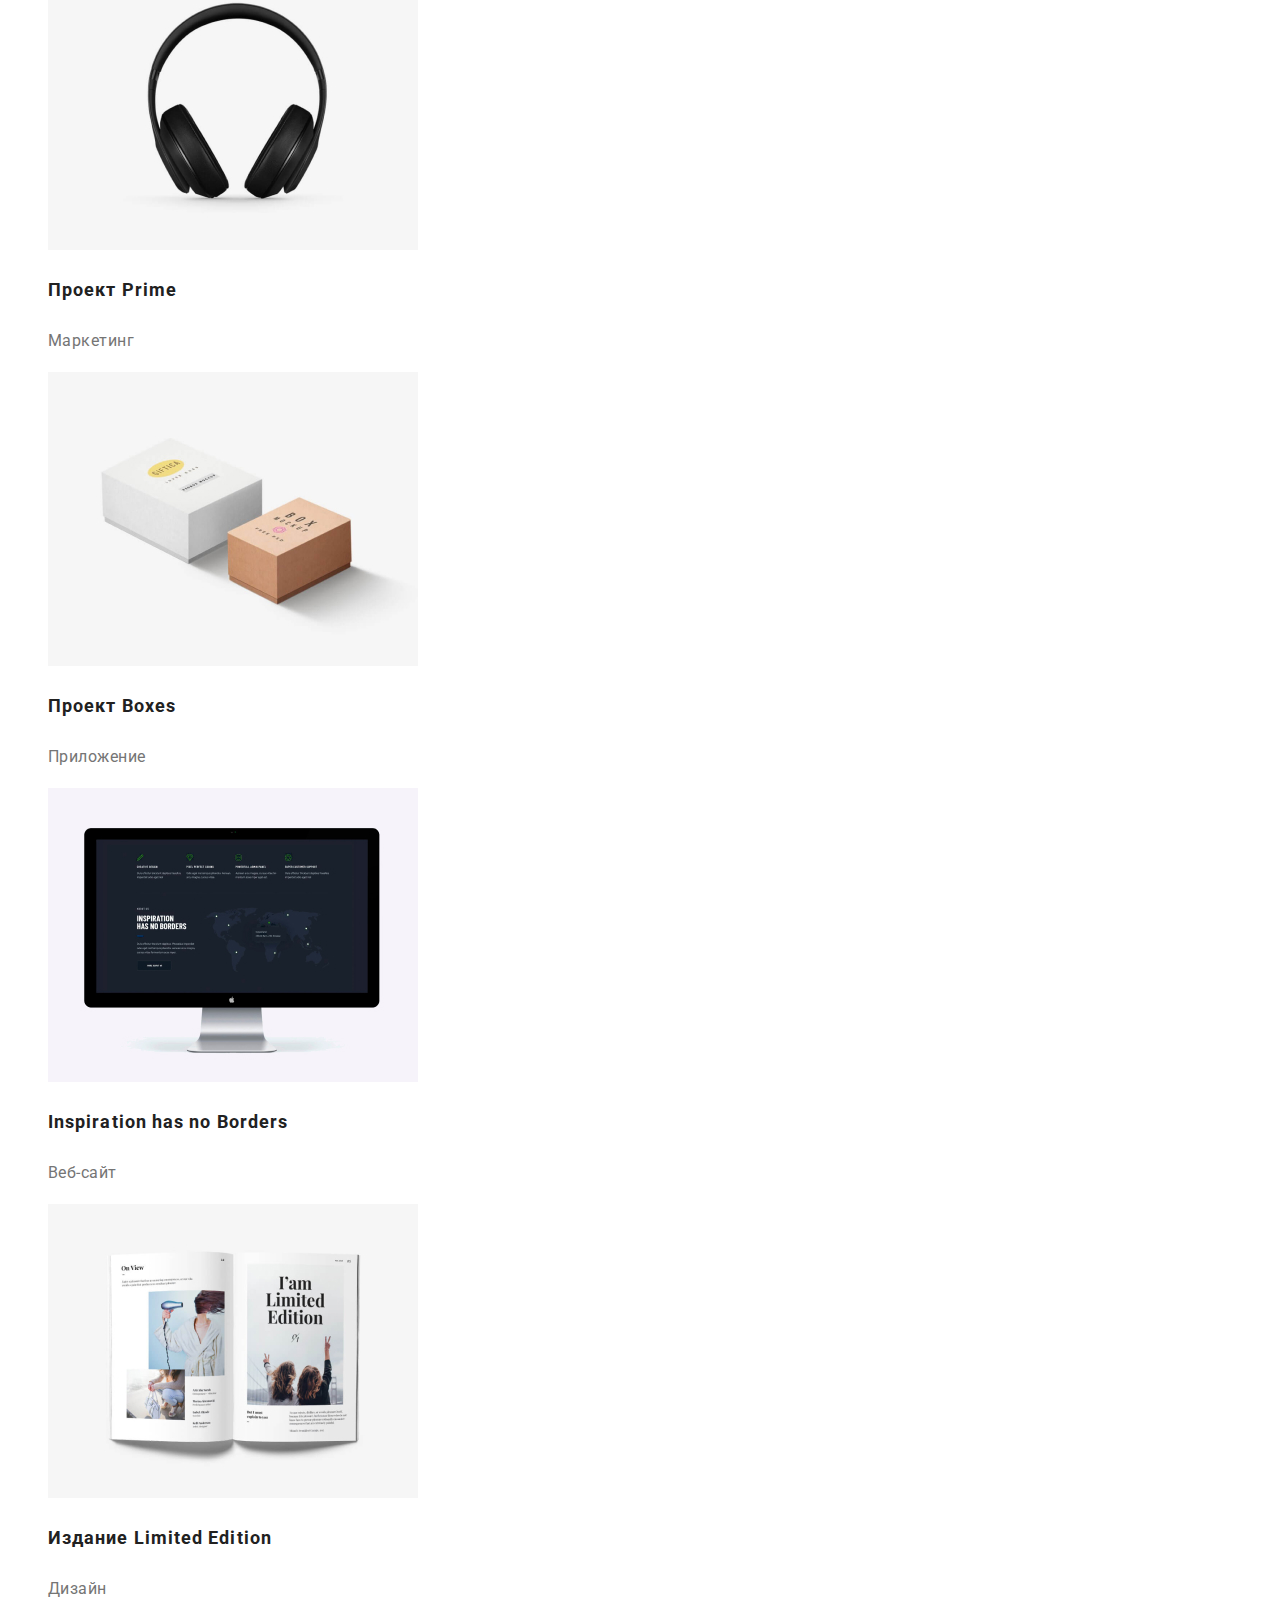
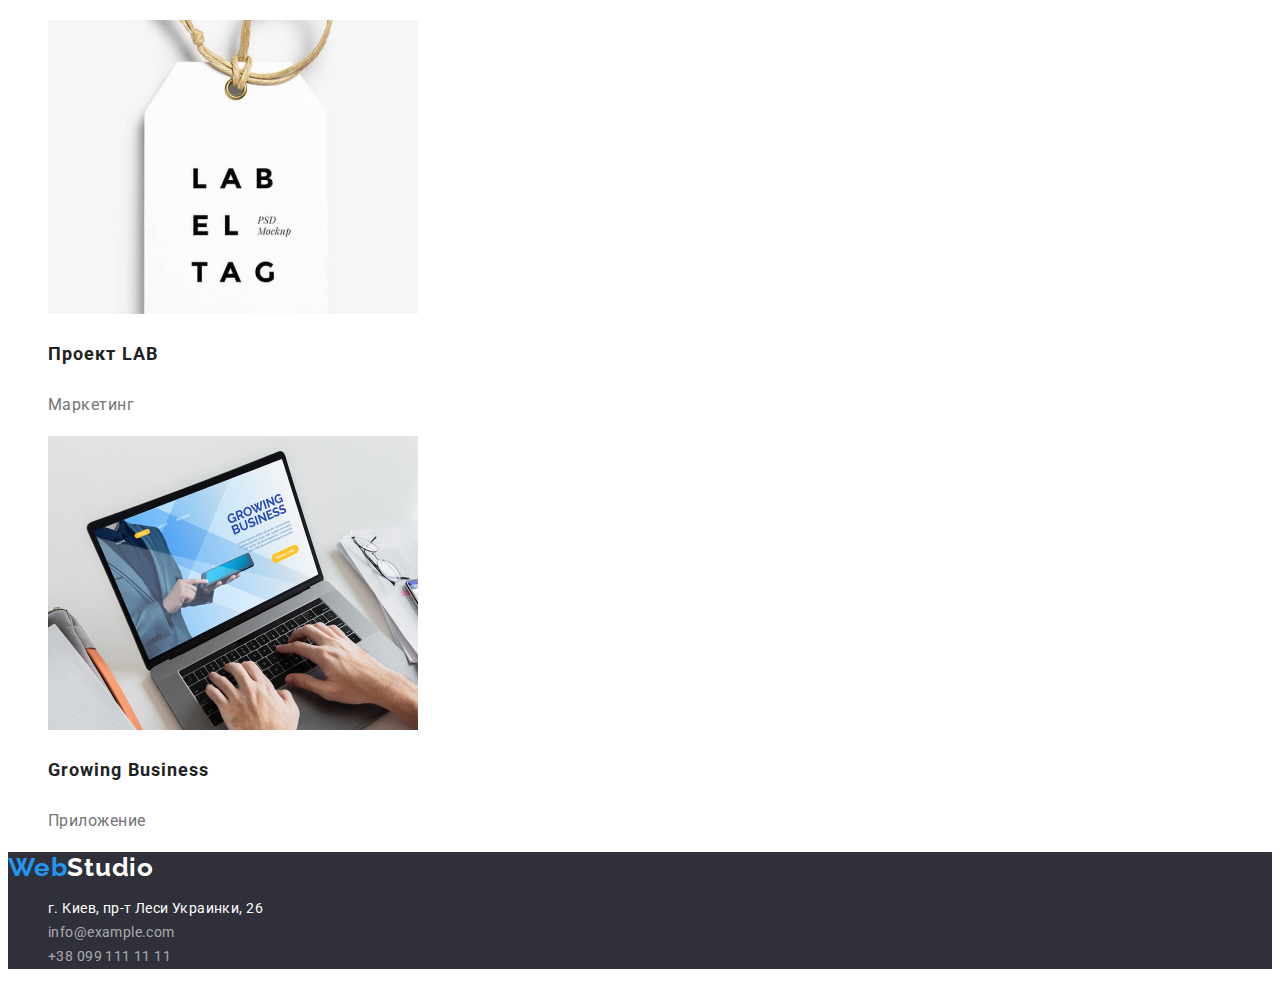
==== commit 8fb3aa8c: "test" ====
--- a/portfolio.html
+++ b/portfolio.html
@@ -11,7 +11,6 @@
             rel="stylesheet" />
         <link rel="stylesheet" href="css/styles.css" />
     </head>
-
     <body>
         <header class="header">
             <a href="index.html" class="logo" lang="en" title="WebStudio"><span class="accent">Web</span>Studio</a>
@@ -30,7 +29,6 @@
                     </ul>
                 </div>
             </nav>
-
             <div class="container">
                 <ul class="top-contacts-list">
                     <li class="top-contacts-item">
@@ -130,7 +128,6 @@
                 </div>
             </section>
         </main>
-
         <footer class="footer">
             <a href="index.html" class="logo" lang="en">
                 <span class="accent">Web</span>Studio</a>
--- a/css/styles.css
+++ b/css/styles.css
@@ -40,10 +40,12 @@
 }
 
 .menu-list-item-link {
+  font-weight: 500;
   color: var(--title-color);
 }
 
 .top-contacts-item-link {
+  font-weight: 500;
   color: var(--text-color);
 }
 
@@ -86,6 +88,7 @@
 /* ? maine */
 .home-button,
 .filters-button {
+  color: #FFFFFF;
   cursor: pointer;
 }
 
@@ -105,7 +108,7 @@
   background-color: var(--white-color);
 }
 
-.team-container {
+.team {
   background-color: var(--section-bg);
 }
 /* ? maine */
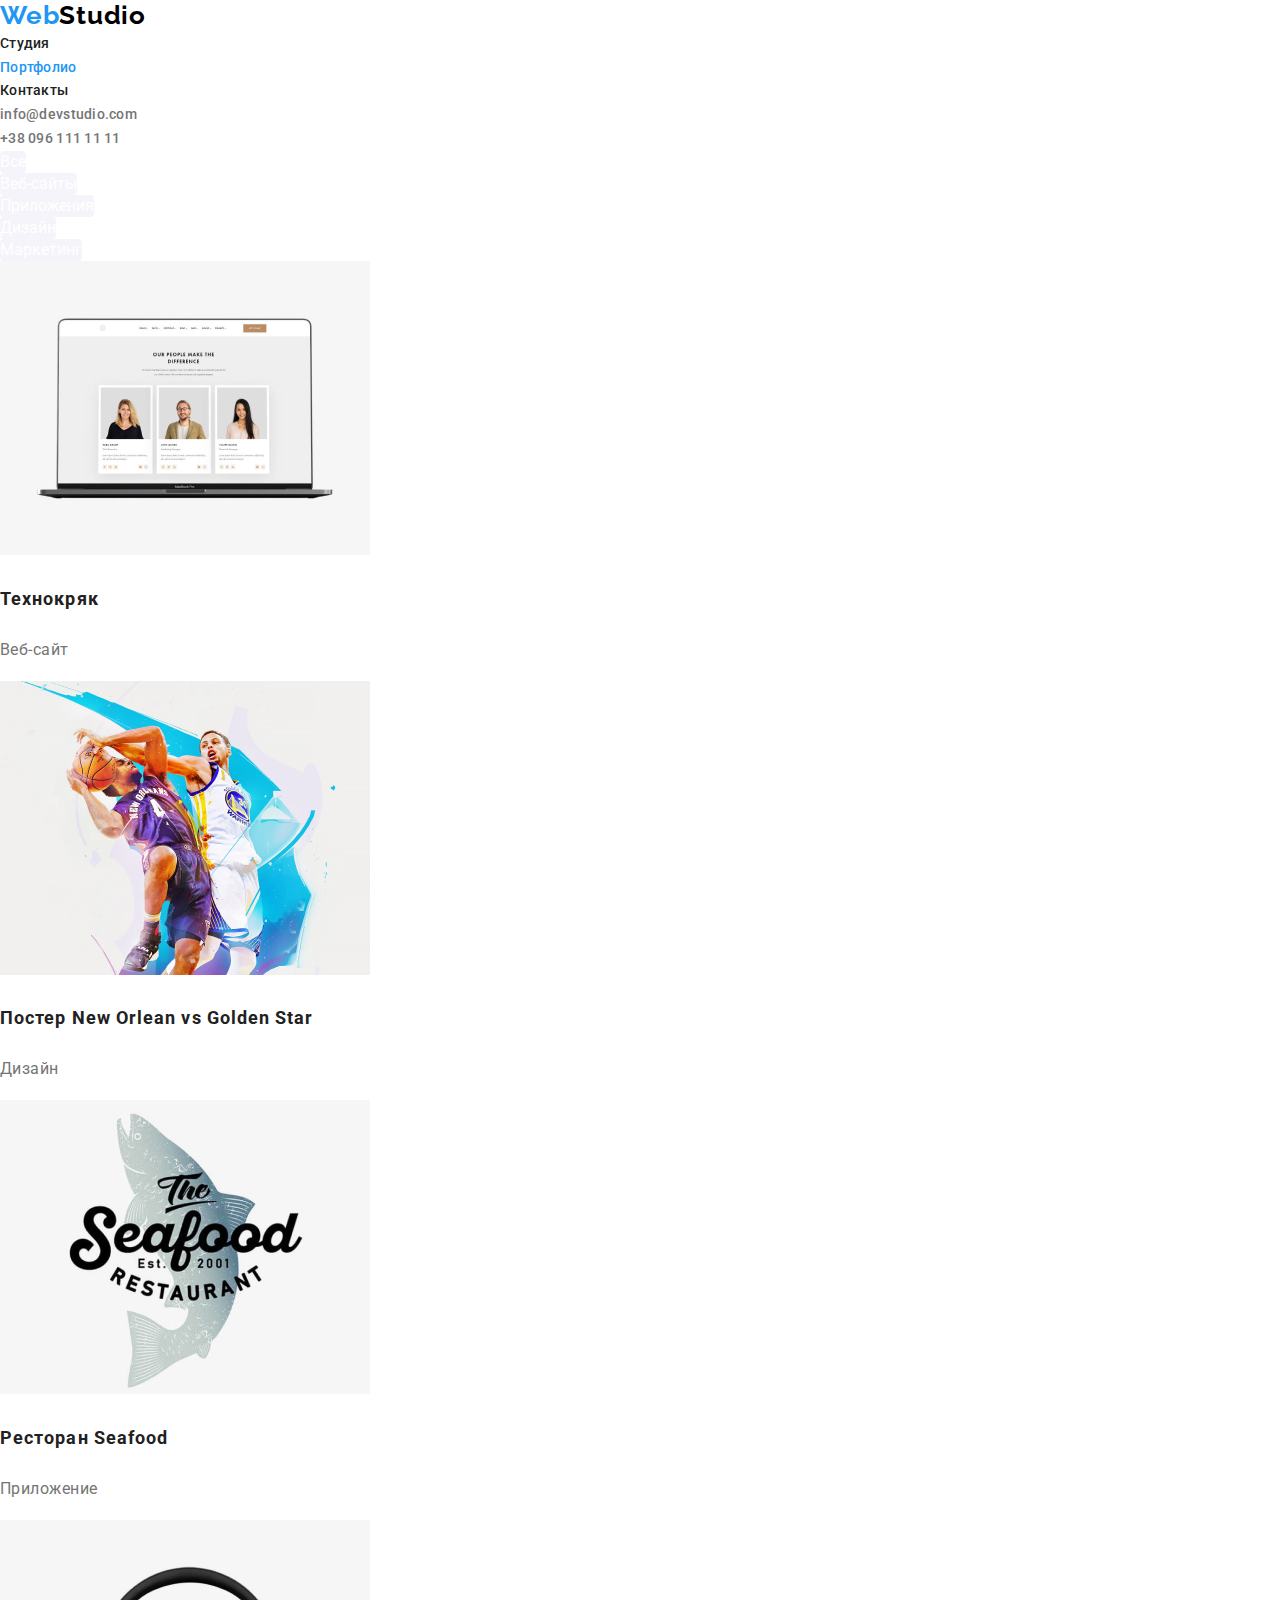
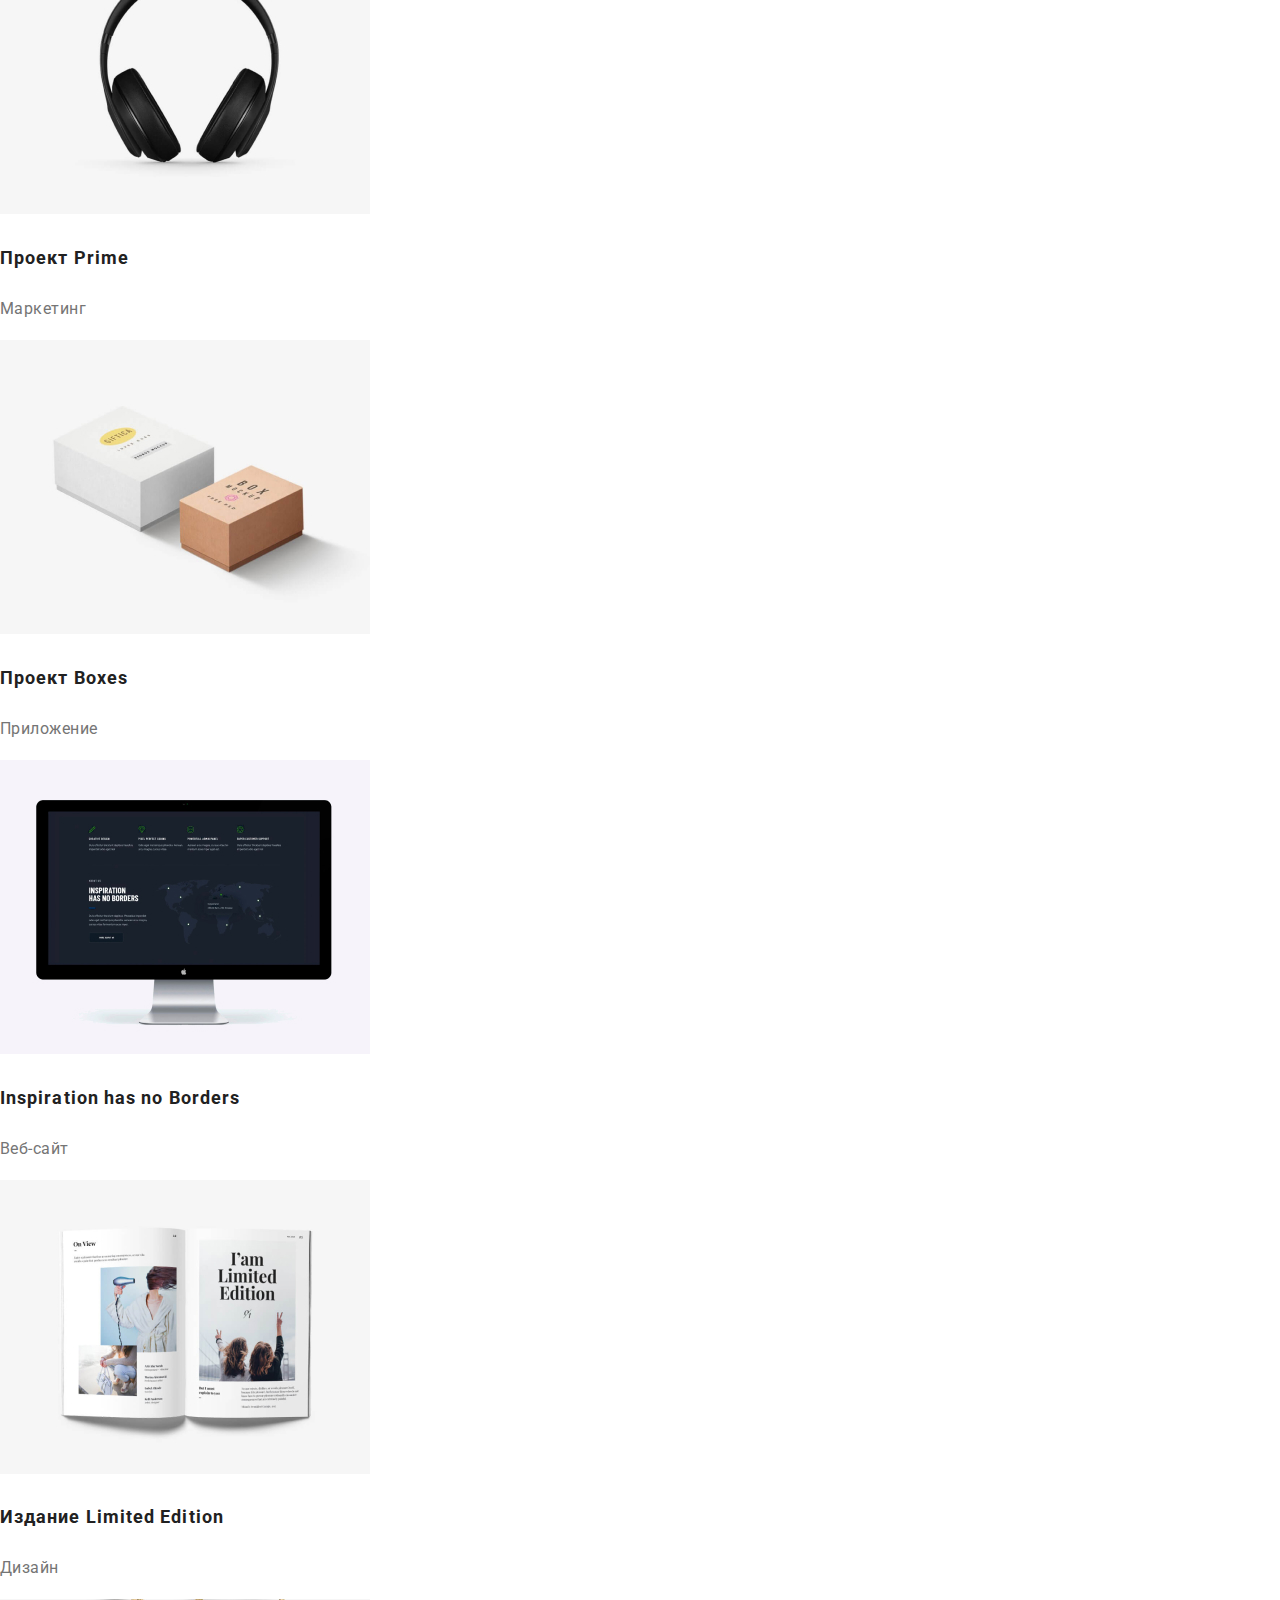
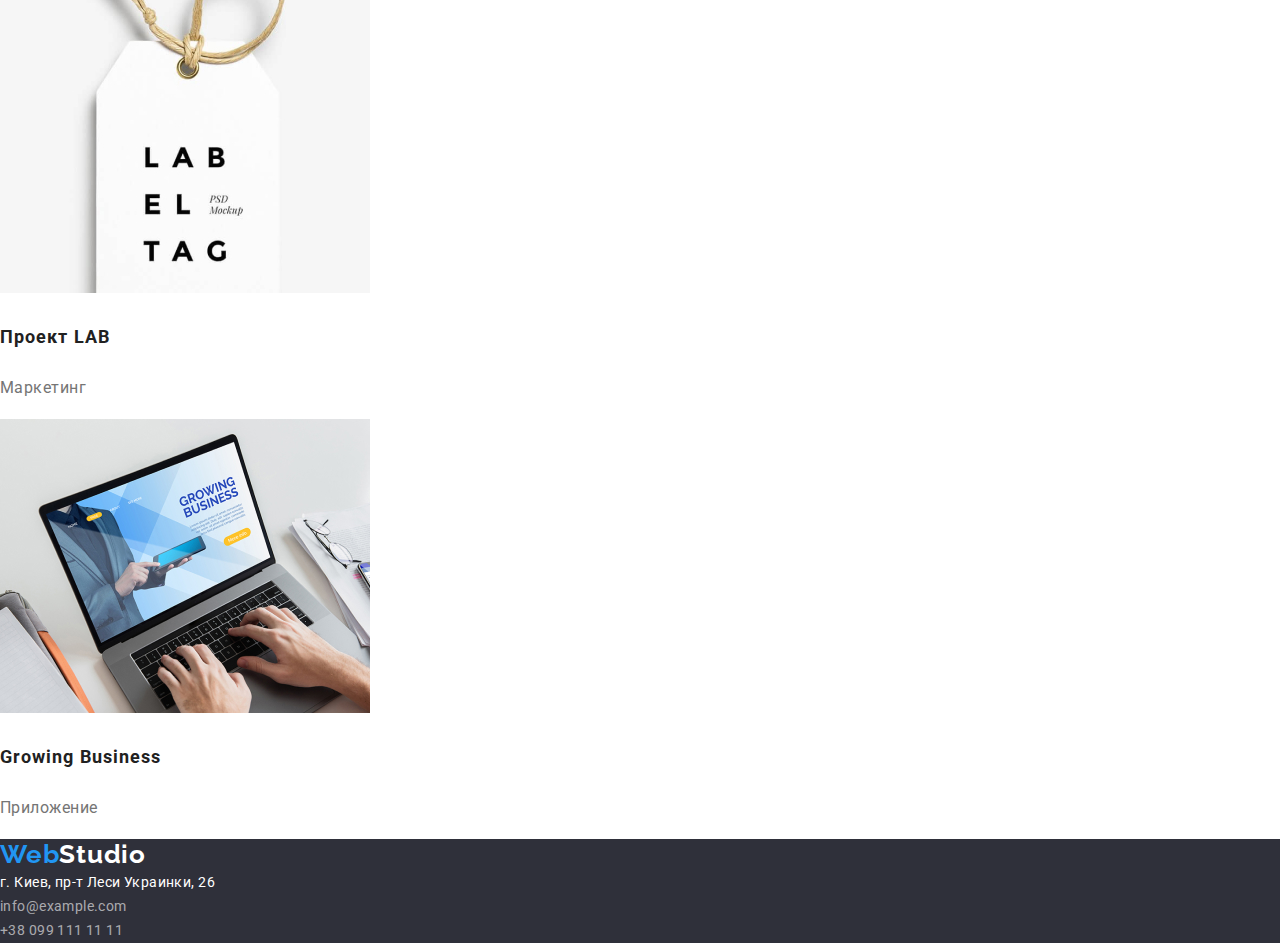
==== commit 788969a1: "test" ====
--- a/portfolio.html
+++ b/portfolio.html
@@ -16,7 +16,7 @@
             <a href="index.html" class="logo" lang="en" title="WebStudio"><span class="accent">Web</span>Studio</a>
             <nav>
                 <div class="container">
-                    <ul class="menu-list">
+                    <ul class="menu-list list">
                         <li class="menu-item">
                             <a href="index.html" class="menu-list-item-link">Студия</a>
                         </li>
@@ -30,7 +30,7 @@
                 </div>
             </nav>
             <div class="container">
-                <ul class="top-contacts-list">
+                <ul class="top-contacts-list list">
                     <li class="top-contacts-item">
                         <a href="mailto:info@devstudio.com" class="top-contacts-item-link">info@devstudio.com</a>
                     </li>
@@ -42,7 +42,7 @@
         </header>
         <main>
             <section class="portfolio">                
-                    <ul class="filters-list">
+                    <ul class="filters-list list">
                         <li class="filters-item">
                             <button class="filters-button" type="button">Все</button>
                         </li>
@@ -60,7 +60,7 @@
                         </li>
                     </ul>        
                 <div class="container">
-                    <ul class="project-list">
+                    <ul class="project-list list">
                         <li class="project-item">
                             <img src="./images/img.jpg" alt="project" width="370" height="294" />
                             <div>
@@ -132,7 +132,7 @@
             <a href="index.html" class="logo" lang="en">
                 <span class="accent">Web</span>Studio</a>
             <address class="address">
-                <ul class="address-footer-list">
+                <ul class="address-footer-list list">
                     <li><a href="#" class="address-link-place">г. Киев, пр-т Леси Украинки, 26</a></li>
                     <li><a href="mailto:info@example.com" class="address-link-mail">info@example.com</a></li>
                     <li><a href="tel:+380961111111" class="address-link-phone">+38 099 111 11 11</a></li>
--- a/css/styles.css
+++ b/css/styles.css
@@ -35,10 +35,24 @@
 
 body {
   font-family: Roboto, Arial, Helvetica, sans-serif;
-  font-style: normal;
-  color: var(--title-color);
-}
-
+  font-size: 14px;
+  line-height: 1.7;
+  margin: 0;
+  letter-spacing: 0.03em;
+  color: var(--text-color);
+}
+.list {
+  list-style-type: none;
+  margin: 0;
+  padding: 0;
+}
+.title {
+  font-size: 36px;
+  line-height: 1.16;
+  text-align: center;
+  color: var(--title-color);
+  margin-bottom: 50px;
+}
 .menu-list-item-link {
   font-weight: 500;
   color: var(--title-color);
@@ -50,10 +64,12 @@
 }
 
 .header {
+  letter-spacing: 0.02em;
   background-color: var(--white-color);
 }
 
 .home {
+  letter-spacing: 0.06em;
   color: var(--white-color);
   background-color: var(--footer-bg);
 }
@@ -88,7 +104,7 @@
 /* ? maine */
 .home-button,
 .filters-button {
-  color: #FFFFFF;
+  color: var(--white-color);
   cursor: pointer;
 }
 
@@ -154,9 +170,6 @@
   line-height: 1.192;
   letter-spacing: 0.03em;
 }
-
-
-
 .home-title {
   font-family: Roboto, Arial, Helvetica, sans-serif;
   font-style: normal;
@@ -165,7 +178,6 @@
   line-height: 1.363;
   letter-spacing: 0.06em;
 }
-
 .home-button {
   font-family: Roboto, Arial, Helvetica, sans-serif;
   font-style: normal;
@@ -174,21 +186,22 @@
   line-height: 1.875;
   letter-spacing: 0.06em;
 }
-
 .features-subtitle {
   font-weight: bold;
   font-size: 14px;
   line-height: 2.142;
   letter-spacing: 0.03em;
-}
-
-.features-text,
+  color: var(--title-color);
+}
 .address {
+  font-style: normal;
   font-size: 14px;
   line-height: 1.714;
   letter-spacing: 0.03em;
 }
-
+h3 {
+  color: var(--title-color);
+}
 .we-doing-subtitle,
 .team-subtitle {
   font-weight: bold;
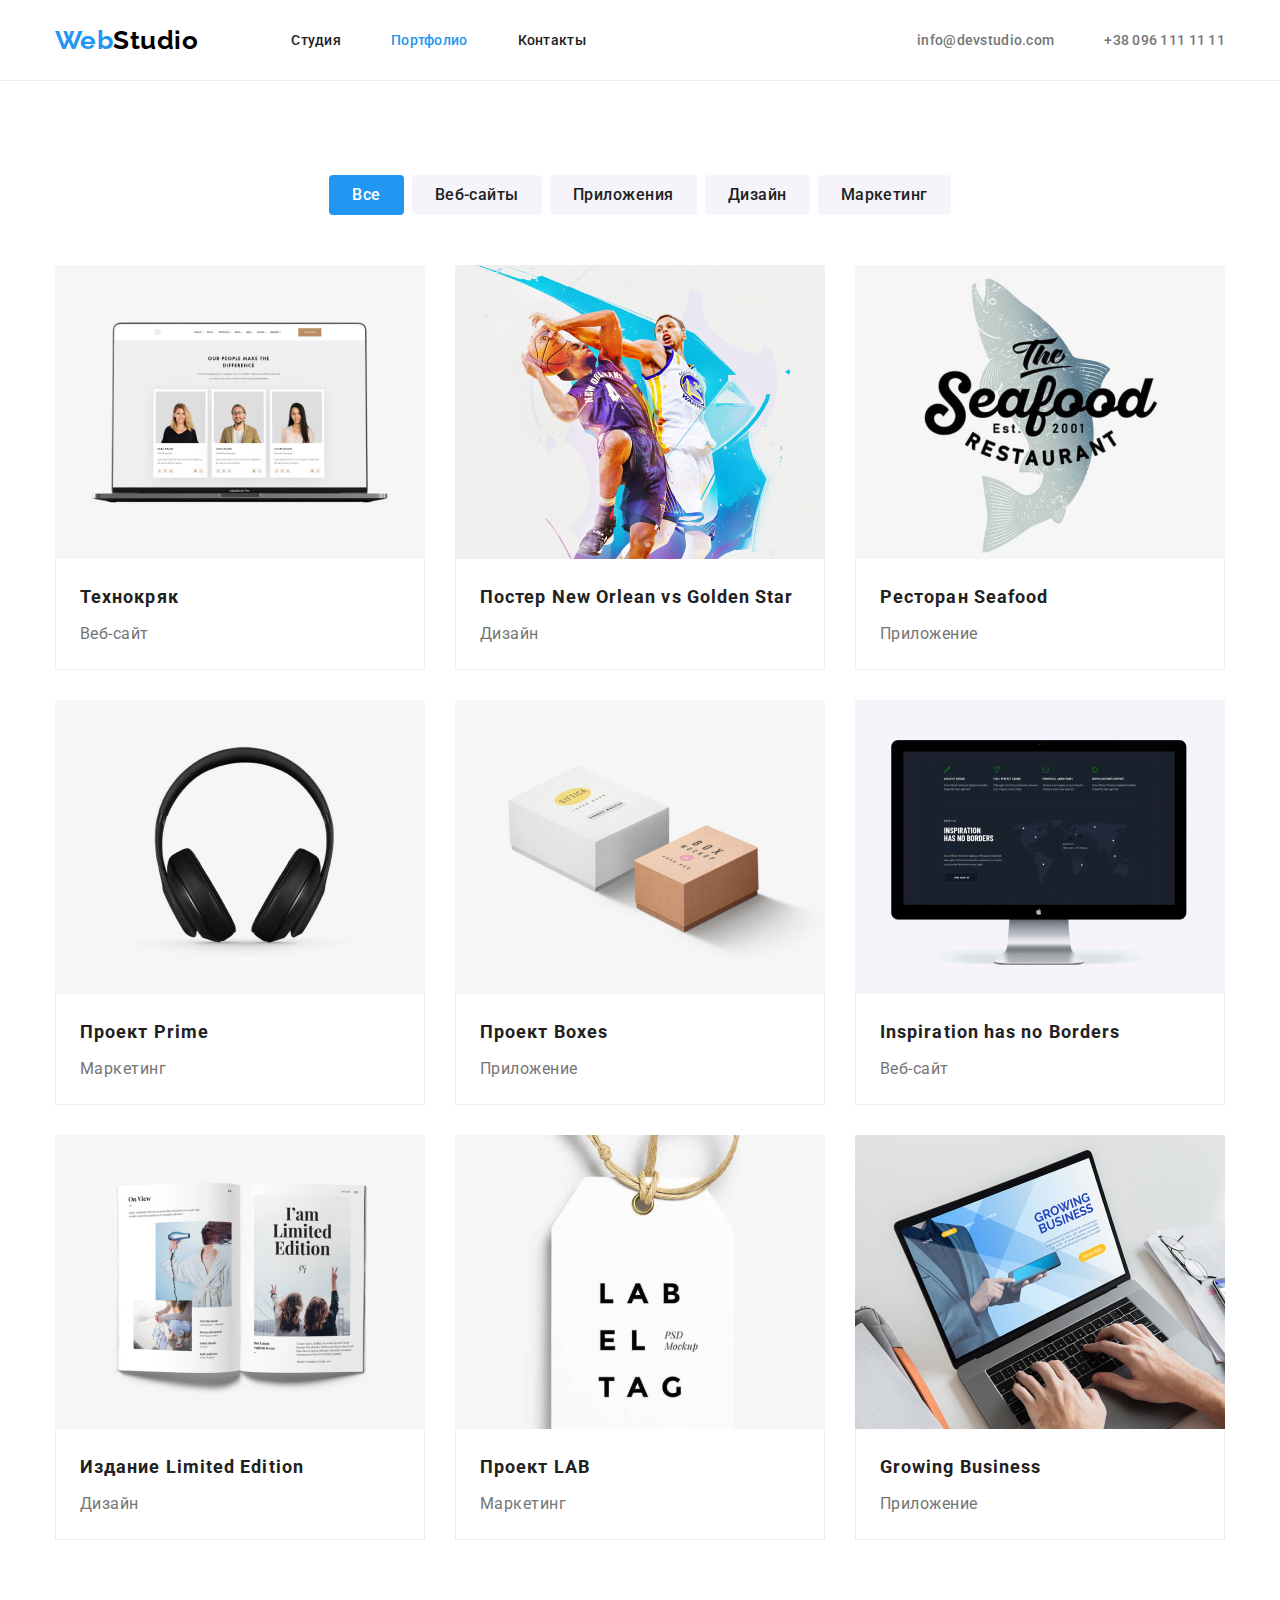
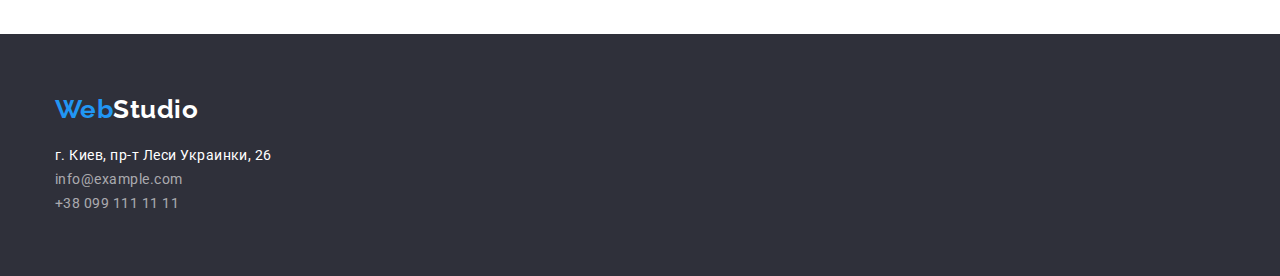
==== commit e45d0476: "test" ====
--- a/portfolio.html
+++ b/portfolio.html
@@ -1,143 +1,237 @@
 <!DOCTYPE html>
 <html lang="en">
 
-    <head>
-        <meta charset="UTF-8">
-        <meta http-equiv="X-UA-Compatible" content="IE=edge">
-        <meta name="viewport" content="width=device-width, initial-scale=1.0">
-        <title>Portfolio</title>
-        <link
-            href="https://fonts.googleapis.com/css2?family=Raleway:wght@700&family=Roboto:wght@400;500;700;900&display=swap"
-            rel="stylesheet" />
-        <link rel="stylesheet" href="css/styles.css" />
-    </head>
-    <body>
-        <header class="header">
-            <a href="index.html" class="logo" lang="en" title="WebStudio"><span class="accent">Web</span>Studio</a>
-            <nav>
-                <div class="container">
-                    <ul class="menu-list list">
-                        <li class="menu-item">
-                            <a href="index.html" class="menu-list-item-link">Студия</a>
-                        </li>
-                        <li class="menu-item">
-                            <a href="#" class="menu-list-item-link current">Портфолио</a>
-                        </li>
-                        <li class="menu-item">
-                            <a href="#" class="menu-list-item-link">Контакты</a>
-                        </li>
-                    </ul>
-                </div>
+<head>
+    <meta charset="UTF-8" />
+    <meta http-equiv="X-UA-Compatible" content="IE=edge" />
+    <meta name="viewport" content="width=device-width, initial-scale=1.0" />
+    <title>Portfolio</title>
+
+    <link rel="preconnect" href="https://fonts.gstatic.com" />
+    <link
+        href="https://fonts.googleapis.com/css2?family=Raleway:wght@700&family=Roboto:wght@400;500;700;900&display=swap"
+        rel="stylesheet" />
+
+    <link rel="stylesheet"
+        href="https://cdnjs.cloudflare.com/ajax/libs/modern-normalize/1.0.0/modern-normalize.min.css" />
+
+    <link rel="stylesheet" href="./css/styles.css" />
+</head>
+
+<body>
+    <header class="hat">
+        <div class="container">
+            <a href="index.html" class="logo" lang="en" title="WebStudio">
+                <span class="accent">Web</span>Studio
+            </a>
+
+            <nav class="menu">
+                <ul class="menu-list">
+                    <li class="menu-item">
+                        <a href="index.html" class="menu-link">Студия</a>
+                    </li>
+
+                    <li class="menu-item">
+                        <a href="#" class="menu-link current">Портфолио</a>
+                    </li>
+
+                    <li class="menu-item">
+                        <a href="#" class="menu-link">Контакты</a>
+                    </li>
+                </ul>
             </nav>
+
+            <div class="top-contacts">
+                <ul class="top-contacts-list">
+                    <li class="top-contacts-item">
+                        <a href="mailto:info@devstudio.com" class="top-contacts-link mail">info@devstudio.com
+                        </a>
+                    </li>
+
+                    <li class="top-contacts-item">
+                        <a href="tel:+380961111111" class="top-contacts-link phone">+38 096 111 11 11
+                        </a>
+                    </li>
+                </ul>
+            </div>
+        </div>
+    </header>
+
+    <main>
+        <section class="portfolio">
             <div class="container">
-                <ul class="top-contacts-list list">
-                    <li class="top-contacts-item">
-                        <a href="mailto:info@devstudio.com" class="top-contacts-item-link">info@devstudio.com</a>
-                    </li>
-                    <li class="top-contacts-item">
-                        <a href="tel:+380961111111" class="top-contacts-item-link">+38 096 111 11 11</a>
+                <h2 class="hidden-title">Портфолио - примеры работ WebStudio</h2>
+                <ul class="portfolio-list">
+                    <li class="portfolio-item">
+                        <button class="portfolio-button button-all" type="button">
+                            Все
+                        </button>
+                    </li>
+
+                    <li class="portfolio-item">
+                        <button class="portfolio-button" type="button">Веб-сайты</button>
+                    </li>
+
+                    <li class="portfolio-item">
+                        <button class="portfolio-button" type="button">Приложения</button>
+                    </li>
+
+                    <li class="portfolio-item">
+                        <button class="portfolio-button" type="button">Дизайн</button>
+                    </li>
+
+                    <li class="portfolio-item">
+                        <button class="portfolio-button" type="button">Маркетинг</button>
+                    </li>
+                </ul>
+
+                <ul class="project-list">
+                    <li class="project-item">
+                        <div class="card">
+                            <div class="card-thumb">
+                                <img class="img" src="./images/img.jpg" alt="project" width="370" height="294" />
+                            </div>
+
+                            <div class="card-content">
+                                <h3 class="card-title">Технокряк</h3>
+                                <p class="card-text">Веб-сайт</p>
+                            </div>
+                        </div>
+                    </li>
+
+                    <li class="project-item">
+                        <div class="card">
+                            <div class="card-thumb">
+                                <img class="img" src="./images/img1.jpg" alt="project" width="370" height="294" />
+                            </div>
+
+                            <div class="card-content">
+                                <h3 class="card-title">Постер New Orlean vs Golden Star</h3>
+                                <p class="card-text">Дизайн</p>
+                            </div>
+                        </div>
+                    </li>
+
+                    <li class="project-item">
+                        <div class="card">
+                            <div class="card-thumb">
+                                <img class="img" src="./images/img2.jpg" alt="project" width="370" height="294" />
+                            </div>
+
+                            <div class="card-content">
+                                <h3 class="card-title">Ресторан Seafood</h3>
+                                <p class="card-text">Приложение</p>
+                            </div>
+                        </div>
+                    </li>
+
+                    <li class="project-item">
+                        <div class="card">
+                            <div class="card-thumb">
+                                <img class="img" src="./images/img3.jpg" alt="project" width="370" height="294" />
+                            </div>
+
+                            <div class="card-content">
+                                <h3 class="card-title">Проект Prime</h3>
+                                <p class="card-text">Маркетинг</p>
+                            </div>
+                        </div>
+                    </li>
+
+                    <li class="project-item">
+                        <div class="card">
+                            <div class="card-thumb">
+                                <img class="img" src="./images/img4.jpg" alt="project" width="370" height="294" />
+                            </div>
+
+                            <div class="card-content">
+                                <h3 class="card-title">Проект Boxes</h3>
+                                <p class="card-text">Приложение</p>
+                            </div>
+                        </div>
+                    </li>
+
+                    <li class="project-item">
+                        <div class="card">
+                            <div class="card-thumb">
+                                <img class="img" src="./images/img5.jpg" alt="project" width="370" height="294" />
+                            </div>
+
+                            <div class="card-content">
+                                <h3 class="card-title">Inspiration has no Borders</h3>
+                                <p class="card-text">Веб-сайт</p>
+                            </div>
+                        </div>
+                    </li>
+
+                    <li class="project-item">
+                        <div class="card">
+                            <div class="card-thumb">
+                                <img class="img" src="./images/img6.jpg" alt="project" width="370" height="294" />
+                            </div>
+
+                            <div class="card-content">
+                                <h3 class="card-title">Издание Limited Edition</h3>
+                                <p class="card-text">Дизайн</p>
+                            </div>
+                        </div>
+                    </li>
+
+                    <li class="project-item">
+                        <div class="card">
+                            <div class="card-thumb">
+                                <img class="img" src="./images/img7.jpg" alt="project" width="370" height="294" />
+                            </div>
+
+                            <div class="card-content">
+                                <h3 class="card-title">Проект LAB</h3>
+                                <p class="card-text">Маркетинг</p>
+                            </div>
+                        </div>
+                    </li>
+
+                    <li class="project-item">
+                        <div class="card">
+                            <div class="card-thumb">
+                                <img class="img" src="./images/img8.jpg" alt="project" width="370" height="294" />
+                            </div>
+
+                            <div class="card-content">
+                                <h3 class="card-title">Growing Business</h3>
+                                <p class="card-text">Приложение</p>
+                            </div>
+                        </div>
                     </li>
                 </ul>
             </div>
-        </header>
-        <main>
-            <section class="portfolio">                
-                    <ul class="filters-list list">
-                        <li class="filters-item">
-                            <button class="filters-button" type="button">Все</button>
-                        </li>
-                        <li class="filters-item">
-                            <button class="filters-button" type="button">Веб-сайты</button>
-                        </li>
-                        <li class="filters-item">
-                            <button class="filters-button" type="button">Приложения</button>
-                        </li>
-                        <li class="filters-item">
-                            <button class="filters-button" type="button">Дизайн</button>
-                        </li>
-                        <li class="filters-item">
-                            <button class="filters-button" type="button">Маркетинг</button>
-                        </li>
-                    </ul>        
-                <div class="container">
-                    <ul class="project-list list">
-                        <li class="project-item">
-                            <img src="./images/img.jpg" alt="project" width="370" height="294" />
-                            <div>
-                                <h3 class="project-name">Технокряк</h3>
-                                <p class="project-category">Веб-сайт</p>
-                            </div>
-                        </li>
-                        <li class="project-item">
-                            <img src="./images/img1.jpg" alt="project1" width="370" height="294" />
-                            <div>
-                                <h3 class="project-name">Постер New Orlean vs Golden Star</h3>
-                                <p class="project-category">Дизайн</p>
-                            </div>
-                        </li>
-                        <li class="project-item">
-                            <img src="./images/img2.jpg" alt="project2" width="370" height="294" />
-                            <div>
-                                <h3 class="project-name">Ресторан Seafood</h3>
-                                <p class="project-category">Приложение</p>
-                            </div>
-                        </li>
-                        <li class="project-item">
-                            <img src="./images/img3.jpg" alt="project3" width="370" height="294" />
-                            <div>
-                                <h3 class="project-name">Проект Prime</h3>
-                                <p class="project-category">Маркетинг</p>
-                            </div>
-                        </li>
-                        <li class="project-item">
-                            <img src="./images/img4.jpg" alt="project4" width="370" height="294" />
-                            <div>
-                                <h3 class="project-name">Проект Boxes</h3>
-                                <p class="project-category">Приложение</p>
-                            </div>
-                        </li>
-                        <li class="project-item">
-                            <img src="./images/img5.jpg" alt="project5" width="370" height="294" />
-                            <div>
-                                <h3 class="project-name">Inspiration has no Borders</h3>
-                                <p class="project-category">Веб-сайт</p>
-                            </div>
-                        </li>
-                        <li class="project-item">
-                            <img src="./images/img6.jpg" alt="project6" width="370" height="294" />
-                            <div>
-                                <h3 class="project-name">Издание Limited Edition</h3>
-                                <p class="project-category">Дизайн</p>
-                            </div>
-                        </li>
-                        <li class="project-item">
-                            <img src="./images/img7.jpg" alt="project7" width="370" height="294" />
-                            <div>
-                                <h3 class="project-name">Проект LAB</h3>
-                                <p class="project-category">Маркетинг</p>
-                            </div>
-                        </li>
-                        <li class="project-item">
-                            <img src="./images/img8.jpg" alt="project8" width="370" height="294" />
-                            <div>
-                                <h3 class="project-name">Growing Business</h3>
-                                <p class="project-category">Приложение</p>
-                            </div>
-                        </li>
-                    </ul>
-                </div>
-            </section>
-        </main>
-        <footer class="footer">
-            <a href="index.html" class="logo" lang="en">
-                <span class="accent">Web</span>Studio</a>
-            <address class="address">
-                <ul class="address-footer-list list">
-                    <li><a href="#" class="address-link-place">г. Киев, пр-т Леси Украинки, 26</a></li>
-                    <li><a href="mailto:info@example.com" class="address-link-mail">info@example.com</a></li>
-                    <li><a href="tel:+380961111111" class="address-link-phone">+38 099 111 11 11</a></li>
-                </ul>
-            </address>
-        </footer>
-    </body>
-</html>+        </section>
+    </main>
+
+    <footer class="coordinates">
+      <div class="container">
+        <a href="index.html" class="logo" lang="en">
+          <span class="accent">Web</span>Studio</a
+        >
+        <address class="address">
+          <ul class="address-list list">
+            <li>
+              <a href="#" class="address-item place"
+                >г. Киев, пр-т Леси Украинки, 26</a
+              >
+            </li>
+            <li>
+              <a href="mailto:info@example.com" class="address-item mail"
+                >info@example.com</a
+              >
+            </li>
+            <li>
+              <a href="tel:+380961111111" class="address-item phone"
+                >+38 099 111 11 11</a
+              >
+            </li>
+          </ul>
+        </address>
+      </div>
+    </footer>
+  </body>
+</html>
--- a/css/styles.css
+++ b/css/styles.css
@@ -7,90 +7,158 @@
   --footer-link: #ffffff99;
   --section-bg: #f5f4fa;
   --footer-bg: #2f303a;
-}
-/* !CSS Custom Properties (переменные) */
-
-/* *ОТМЕНА СТИЛЕЙ ПО УМОЛЧАНИЮ */
+  --line-header-bottom: #ececec;
+  --border-card: #eeeeee;
+  --section-indent: 94px;
+  --card-indent: 30px;
+  --click-order: #188ce8;
+}
+/*! CANCELING DEFAULT STYLES */
+h1,
+h2,
+h3,
+p {
+  margin: 0;
+}
+
 ul {
   list-style: none;
+  padding: 0;
+  margin: 0;
 }
 
 a {
   text-decoration: none;
 }
 
-.address-footer-list {
+/*! common properties for tags and class */
+
+body {
+  font-family: Roboto, sans-serif;
   font-style: normal;
-}
-
-.hero-button,
+  font-size: 16px;
+  letter-spacing: 0.03em;
+
+  color: var(--title-color);
+}
+
+.container {
+  width: 1200px;
+  padding-top: 0;
+  padding-bottom: 0;
+  padding-left: 15px;
+  padding-right: 15px;
+  margin: 0 auto;
+}
+
 .filters-button {
   padding: 0;
-  border: none;
-  font: inherit;
-  color: inherit;
+  border: 0;
+
   background-color: transparent;
 }
-/* *ОТМЕНА СТИЛЕЙ ПО УМОЛЧАНИЮ */
-
-body {
-  font-family: Roboto, Arial, Helvetica, sans-serif;
+
+.hidden-title {
+  width: 1px;
+  height: 1px;
+  margin: -1px;
+
+  visibility: hidden;
+  position: absolute;
+}
+
+.img {
+  display: block;
+
+  max-width: 100%;
+  height: auto;
+}
+
+.hero-button,
+.portfolio-button {
+  cursor: pointer;
+}
+
+.address-list {
+  font-style: normal;
+}
+
+/*? header */
+.hat {
+  background-color: var(--white-color);
+  border-bottom: 1px solid var(--line-header-bottom);
+}
+
+.hat .container {
+  display: flex;
+
+  align-items: center;
+}
+
+.logo {
+  font-family: Raleway;
+  font-weight: 700;
+  font-size: 26px;
+  line-height: 1.173;
+
+  color: var(--black-color);
+}
+
+.accent {
+  color: var(--primary-color);
+}
+
+.menu-list {
+  margin-left: 93px;
+}
+
+.hat .logo {
+  padding-top: 24px;
+  padding-bottom: 24px;
+}
+
+.menu-link {
+  display: block;
+
+  padding-top: 32px;
+  padding-bottom: 32px;
+
+  color: var(--title-color);
+}
+
+.menu-list .menu-item + .menu-item {
+  margin-left: 50px;
+}
+
+.top-contacts-list .top-contacts-item + .top-contacts-item {
+  margin-left: 50px;
+}
+
+.menu-list,
+.top-contacts-list {
+  display: flex;
+
+  font-weight: 500;
   font-size: 14px;
-  line-height: 1.7;
-  margin: 0;
-  letter-spacing: 0.03em;
+  line-height: 1.142;
+  letter-spacing: 0.02em;
+}
+
+.top-contacts {
+  margin-left: auto;
+}
+
+.top-contacts-link {
+  display: flex;
+
+  padding-top: 32px;
+  padding-bottom: 32px;
+
   color: var(--text-color);
 }
-.list {
-  list-style-type: none;
-  margin: 0;
-  padding: 0;
-}
-.title {
-  font-size: 36px;
-  line-height: 1.16;
-  text-align: center;
-  color: var(--title-color);
-  margin-bottom: 50px;
-}
-.menu-list-item-link {
-  font-weight: 500;
-  color: var(--title-color);
-}
-
-.top-contacts-item-link {
-  font-weight: 500;
-  color: var(--text-color);
-}
-
-.header {
-  letter-spacing: 0.02em;
-  background-color: var(--white-color);
-}
-
-.home {
-  letter-spacing: 0.06em;
-  color: var(--white-color);
-  background-color: var(--footer-bg);
-}
-
-.footer {
-  background-color: var(--footer-bg);
-}
-
-/* ? header */
-.header .accent {
-  color: var(--primary-color);
-}
-.header .logo {
-  color: var(--black-color);
-}
 
 .menu-list .menu-item :hover,
-.menu-list .menu-item :focus {
-  color: var(--primary-color);
-}
-
+.menu-list .menu-item :focus,
 .top-contacts-list .top-contacts-item :hover,
 .top-contacts-list .top-contacts-item :focus {
   color: var(--primary-color);
@@ -99,150 +167,322 @@
 .current {
   color: var(--primary-color);
 }
-/* ? header */
-
-/* ? maine */
-.home-button,
-.filters-button {
-  color: var(--white-color);
-  cursor: pointer;
-}
-
-.hero-title,
-.features-subtitle {
-  text-transform: uppercase;
-}
-
-.home-button {
-  background-color: var(--primary-color);
-  border: none;
-  border-radius: 4px;
-}
-
-.features-container,
-.we-doing-container {
-  background-color: var(--white-color);
-}
-
-.team {
-  background-color: var(--section-bg);
-}
-/* ? maine */
-
-/* ? footer */
-.footer .accent {
-  color: var(--primary-color);
-}
-.footer .logo {
-  color: var(--white-color);
-}
-
-.address-link-place {
-  color: var(--white-color);
-}
-.address-link-mail,
-.address-link-phone {
-  color: var(--footer-link);
-}
-
-.address-footer-list :hover,
-.address-footer-list :focus {
-  color: var(--primary-color);
-}
-/* ? footer */
-
-/* TODO portfolio.html */
-/* ? main */
-.filters-item :hover,
-.filters-item :focus {
-  background-color: var(--primary-color);
-  color: var(--white-color);
-}
-/* ? main */
-/* TODO portfolio.html */
-
-/* ? fonts */
-.logo {
-  font-family: Raleway, Arial, Helvetica, sans-serif;
-  font-style: normal;
-  font-weight: bold;
-  font-size: 26px;
-  line-height: 1.192;
-  letter-spacing: 0.03em;
-}
-.home-title {
-  font-family: Roboto, Arial, Helvetica, sans-serif;
-  font-style: normal;
+
+/*? main */
+
+.hero {
+  display: block;
+
+  padding: 200px 0;
+
+  text-align: center;
+
+  background-color: var(--footer-bg);
+  color: var(--white-color);
+}
+
+.hero-title {
+  width: 696px;
+  margin-left: auto;
+  margin-right: auto;
+  margin-bottom: 30px;
+
   font-weight: 900;
   font-size: 44px;
   line-height: 1.363;
   letter-spacing: 0.06em;
-}
-.home-button {
-  font-family: Roboto, Arial, Helvetica, sans-serif;
-  font-style: normal;
-  font-weight: bold;
-  font-size: 16px;
+  text-align: center;
+}
+
+.hero-button {
+  display: block;
+
+  margin: auto;
+  min-width: 200px;
+  height: 50px;
+
+  font-weight: 700;
   line-height: 1.875;
   letter-spacing: 0.06em;
-}
+
+  background-color: var(--primary-color);
+  color: var(--white-color);
+
+  border: 1px solid transparent;
+  border-radius: 4px;
+}
+
+.hero-button:hover {
+  background-color: var(--click-order);
+}
+
+.hero-title,
 .features-subtitle {
-  font-weight: bold;
+  text-transform: uppercase;
+}
+
+.features {
+  padding-top: 90px;
+  padding-bottom: var(--section-indent);
+
+  background-color: var(--white-color);
+}
+
+.features-list {
+  display: flex;
+}
+
+.features-item {
+  width: 270px;
+  height: 105px;
+}
+
+.features-subtitle {
+  margin-bottom: 10px;
+
+  font-weight: 700;
   font-size: 14px;
   line-height: 2.142;
-  letter-spacing: 0.03em;
-  color: var(--title-color);
-}
-.address {
-  font-style: normal;
+}
+
+.features-text {
   font-size: 14px;
   line-height: 1.714;
+
+  color: var(--text-color);
+}
+
+.features-item:not(:last-child) {
+  margin-right: 30px;
+}
+
+.doing {
+  padding-bottom: var(--section-indent);
+
+  background-color: var(--white-color);
+}
+
+.doing-subtitle {
+  margin-bottom: 50px;
+
+  font-weight: 700;
+  font-size: 36px;
+
+  text-align: center;
+}
+
+.doing-list {
+  display: flex;
+}
+
+.doing-item:not(:last-child) {
+  margin-right: 30px;
+}
+
+.team {
+  padding-top: var(--section-indent);
+  padding-bottom: var(--section-indent);
+
+  background-color: var(--section-bg);
+}
+
+.team-subtitle {
+  margin-bottom: 50px;
+
+  font-weight: 700;
+  font-size: 36px;
+
+  text-align: center;
+}
+
+.team-list {
+  display: flex;
+}
+
+.team-item {
+  background-color: var(--white-color);
+}
+
+.team-field {
+  padding: 30px;
+
+  text-align: center;
+}
+
+.team-field-subtitle {
+  margin-bottom: 10px;
+
+  font-weight: 500;
+  font-size: 16px;
+  line-height: 1.187;
+}
+
+.team-field-text {
+  font-size: 16px;
+  line-height: 1.187;
+
+  color: var(--text-color);
+
+  text-align: center;
+}
+
+.team-list .team-item + .team-item {
+  margin-left: 30px;
+}
+
+/*? footer */
+.coordinates {
+  padding: 60px 0;
+
+  background-color: var(--footer-bg);
+}
+
+.coordinates .logo {
+  display: block;
+
+  margin-bottom: 20px;
+
+  color: var(--white-color);
+}
+
+.coordinates .accent {
+  color: var(--primary-color);
+}
+
+.address-list {
+  /* margin-bottom: 60px; */
+
+  font-size: 14px;
+  line-height: 1.714;
+}
+
+.coordinates .place {
+  margin-bottom: 9px;
+
+  color: var(--white-color);
+}
+
+.coordinates .mail {
+  margin-bottom: 9px;
+
+  color: var(--footer-link);
+}
+
+.coordinates .phone {
+  color: var(--footer-link);
+}
+
+.address-list :hover,
+.address-list :focus {
+  color: var(--primary-color);
+}
+
+/*? portfolio.html */
+
+.portfolio {
+  padding-top: var(--section-indent);
+  padding-bottom: var(--section-indent);
+
+  background-color: var(--white-color);
+}
+
+.portfolio-list {
+  display: flex;
+
+  margin-bottom: 50px;
+
+  justify-content: center;
+}
+
+.portfolio-item:not(:last-child) {
+  margin-right: 8px;
+}
+
+.portfolio-button {
+  padding: 6px 22px;
+
+  font-weight: 500;
+  font-size: 16px;
+  line-height: 1.625;
   letter-spacing: 0.03em;
-}
-h3 {
+
+  background-color: var(--section-bg);
   color: var(--title-color);
-}
-.we-doing-subtitle,
-.team-subtitle {
-  font-weight: bold;
-  font-size: 36px;
+
+  border: 1px solid transparent;
+  border-radius: 4px;
+}
+
+.portfolio-list :hover,
+.portfolio-list :focus {
+  background-color: var(--primary-color);
+  color: var(--white-color);
+}
+
+.button-all {
+  padding: 6px 22px;
+
+  font-weight: 500;
+  font-size: 16px;
+  line-height: 1.625;
   letter-spacing: 0.03em;
-}
-
-.team-field-subtitle,
-.team-field-text {
-  font-size: 16px;
-  letter-spacing: 0.03em;
-}
-
-.team-field-text {
-  color: var(--text-color);
-}
-
-/* TODO portfolio.html */
-.filters-list {
-  font-size: 16px;
-  line-height: 1.375;
-  letter-spacing: 0.03em;
-}
-
-.project-name {
-  font-weight: bold;
+
+  background-color: var(--primary-color);
+  color: var(--white-color);
+
+  border: 1px solid transparent;
+  border-radius: 4px;
+}
+
+.project-list {
+  display: flex;
+
+  margin-left: calc(-1 * var(--card-indent));
+  margin-bottom: calc(-1 * var(--card-indent));
+
+  flex-wrap: wrap;
+  justify-content: center;
+}
+
+.project-item {
+  display: flex;
+
+  margin-left: var(--card-indent);
+  margin-bottom: var(--card-indent);
+
+  flex-basis: calc(100% / 3 - var(--card-indent));
+}
+
+.card {
+  min-width: 370px;
+}
+
+.card-content {
+  padding-top: 20px;
+  padding-right: 24px;
+  padding-bottom: 20px;
+  padding-left: 24px;
+
+  border-right: 1px solid var(--border-card);
+  border-bottom: 1px solid var(--border-card);
+  border-left: 1px solid var(--border-card);
+
+  background-color: var(--white-color);
+}
+
+.card-title {
+  font-weight: 700;
   font-size: 18px;
   line-height: 2;
   letter-spacing: 0.06em;
 }
 
-.project-category {
+.card-text {
+  margin-top: 4px;
+
   font-size: 16px;
   line-height: 1.875;
   letter-spacing: 0.03em;
+
   color: var(--text-color);
 }
-/* ? fonts */
-
-.filters-button {
-  background-color: var(--section-bg);
-  border: none;
-  border-radius: 4px;
-}
